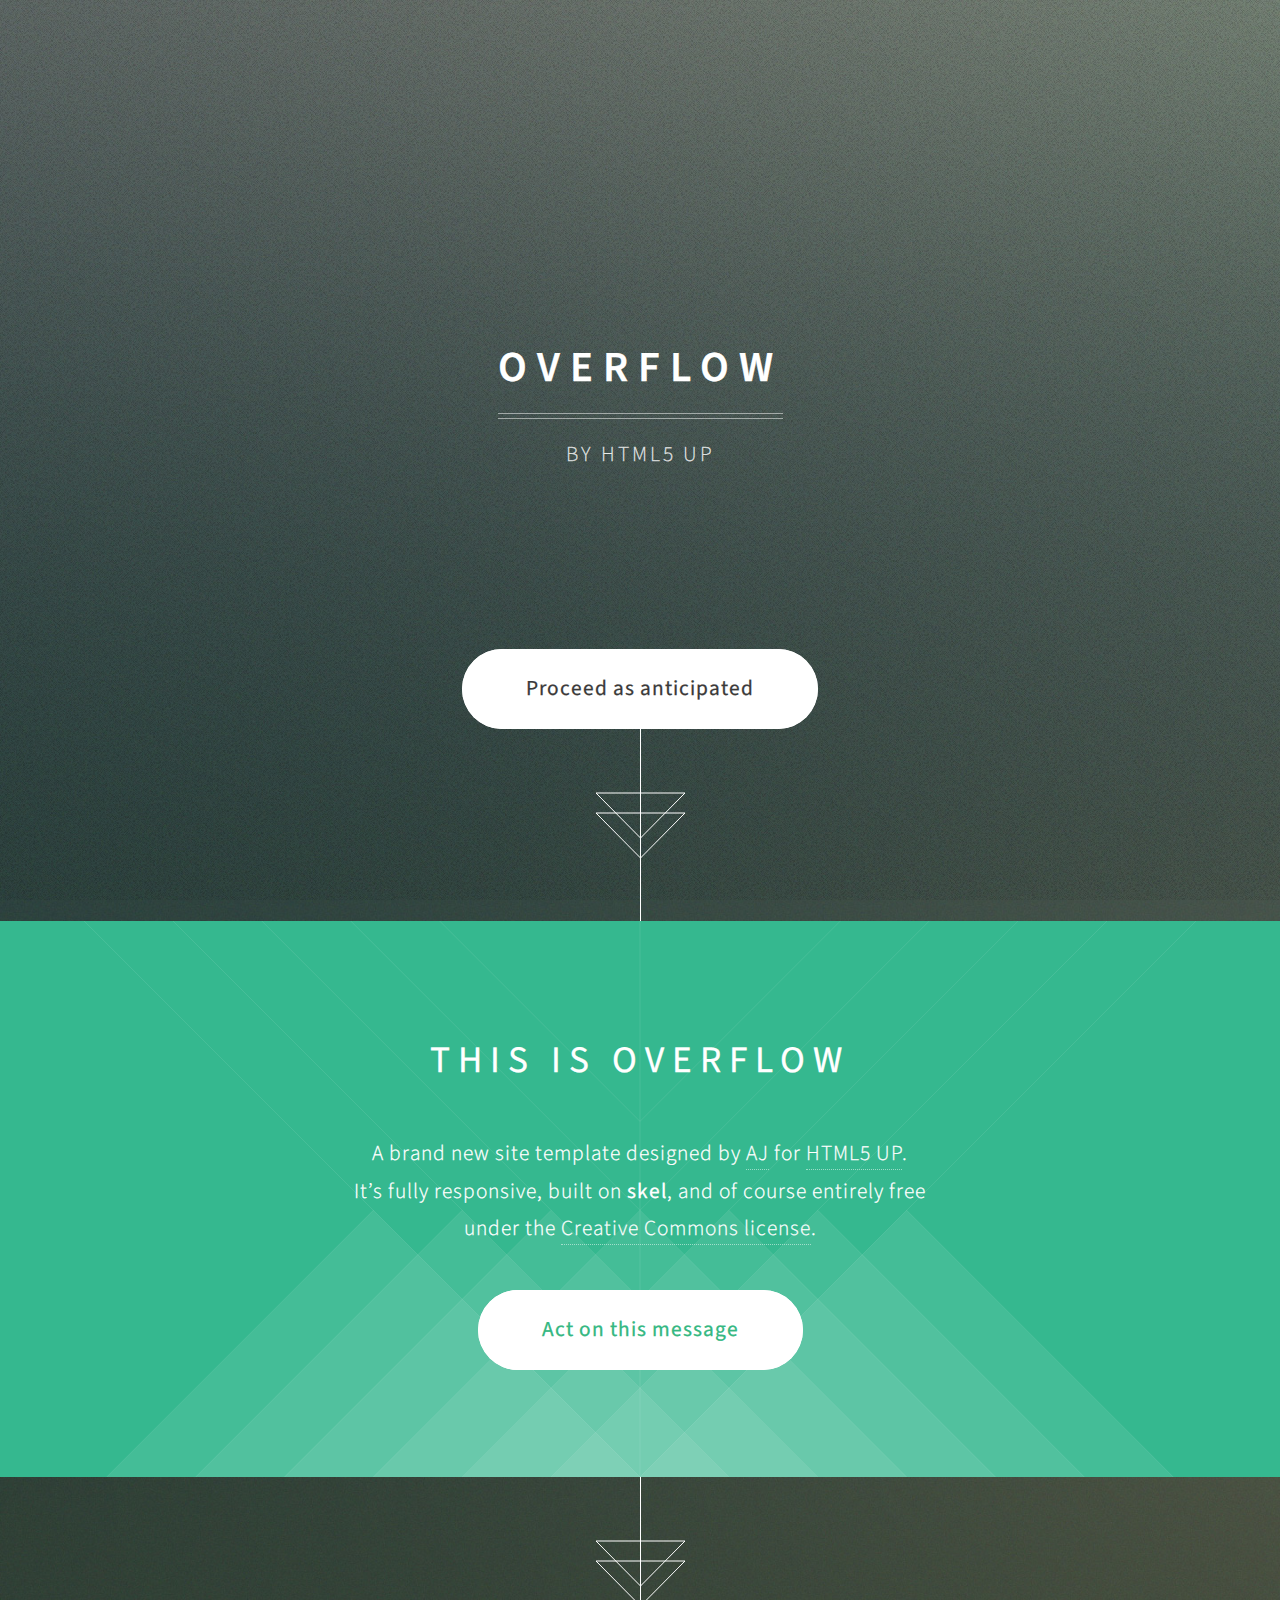
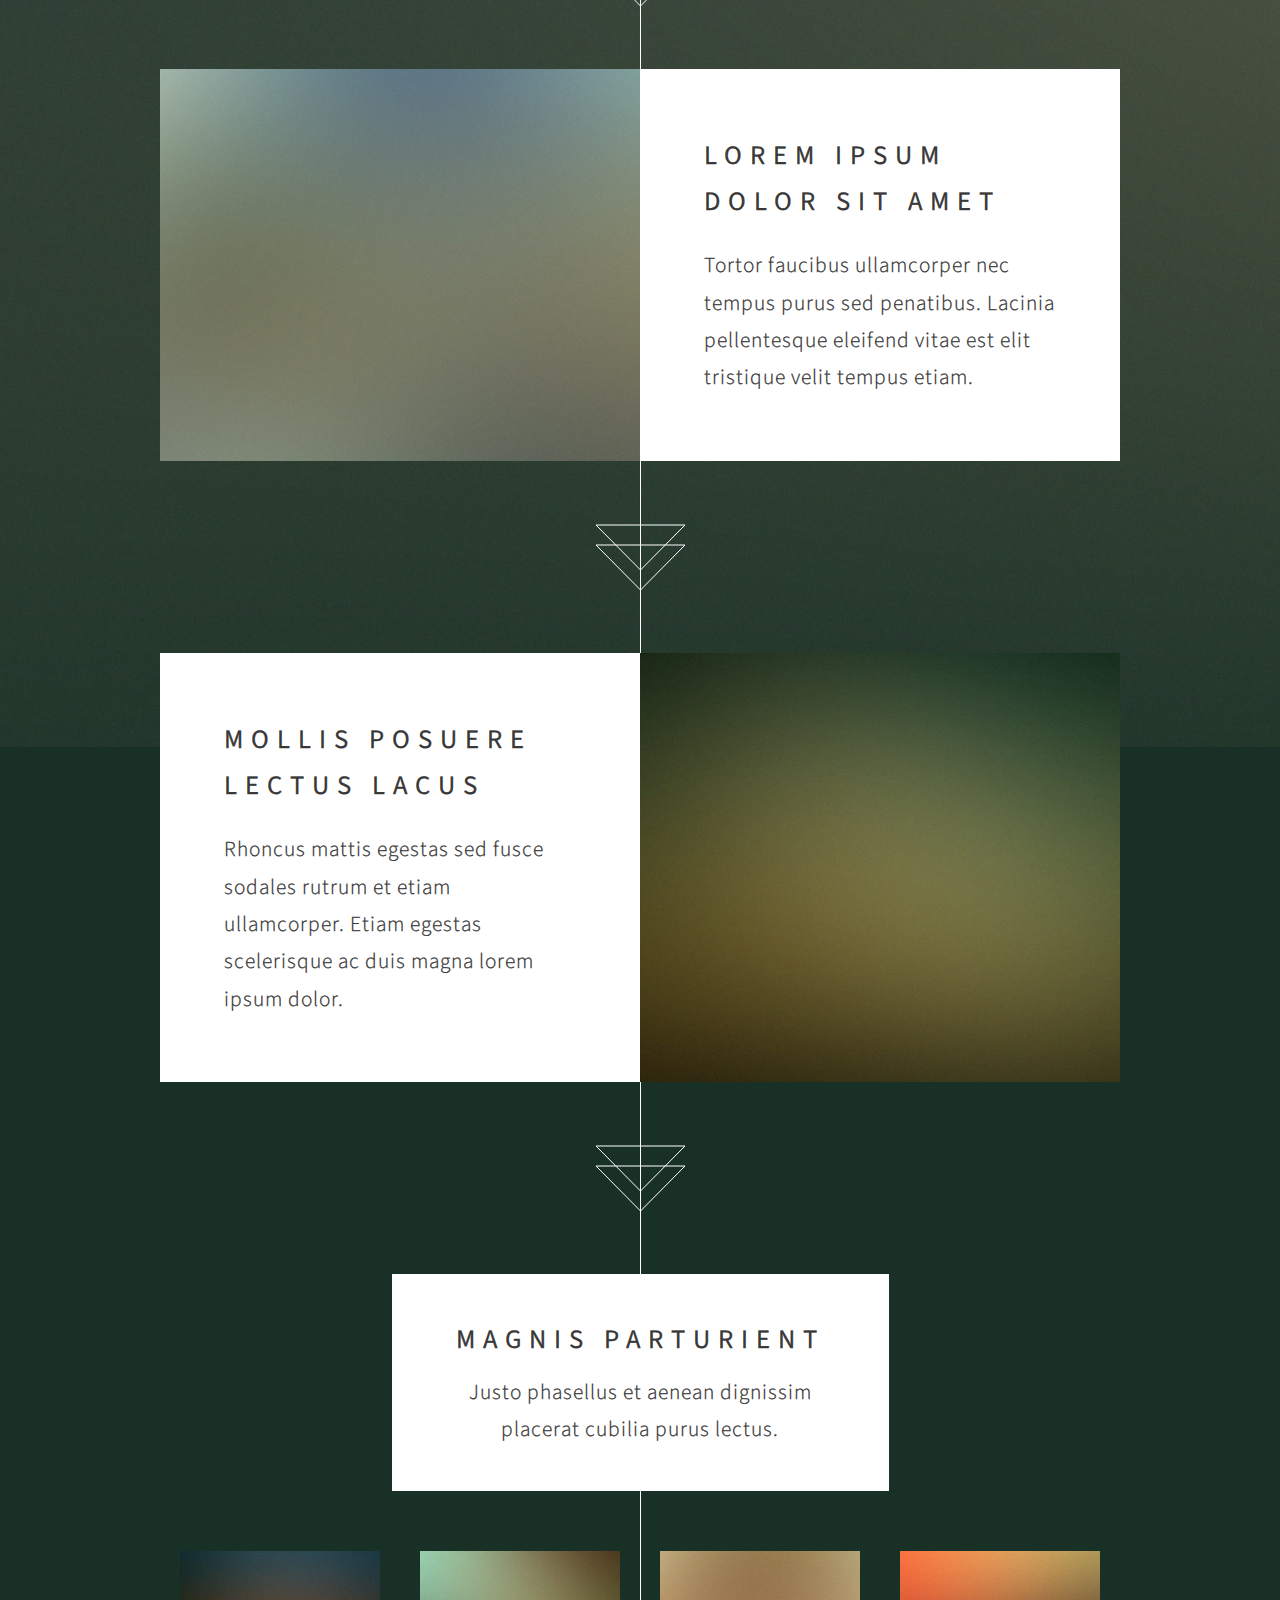
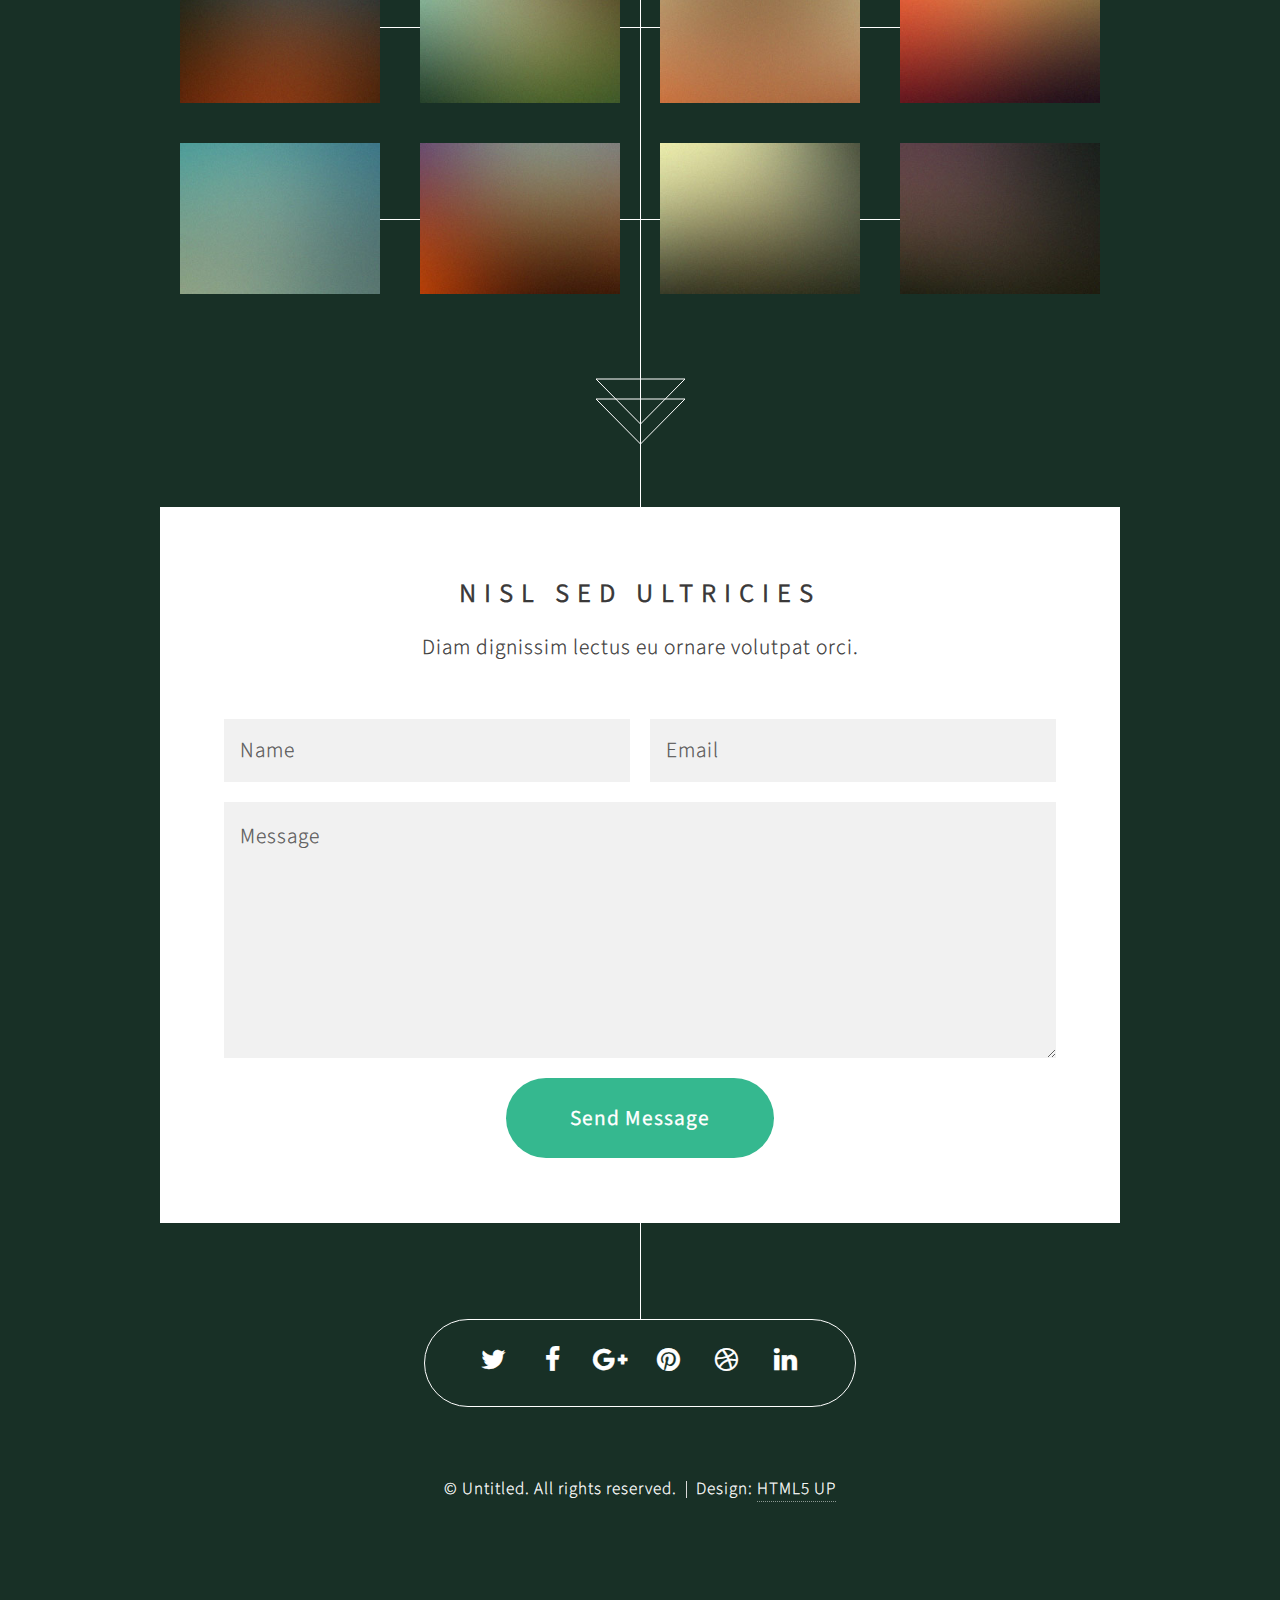
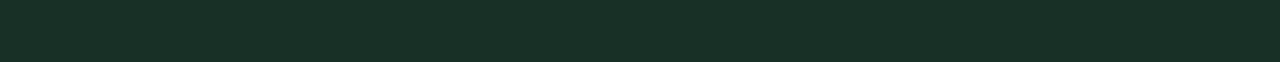
==== Web/index.html @ 38827e87 "ok now changed site template" ====
<!DOCTYPE HTML>
<!--
	Overflow by HTML5 UP
	html5up.net | @ajlkn
	Free for personal and commercial use under the CCA 3.0 license (html5up.net/license)
-->
<html>
	<head>
		<title>Overflow by HTML5 UP</title>
		<meta charset="utf-8" />
		<meta name="viewport" content="width=device-width, initial-scale=1" />
		<!--[if lte IE 8]><script src="assets/js/ie/html5shiv.js"></script><![endif]-->
		<link rel="stylesheet" href="assets/css/main.css" />
		<!--[if lte IE 8]><link rel="stylesheet" href="assets/css/ie8.css" /><![endif]-->
	</head>
	<body>

		<!-- Header -->
			<section id="header">
				<header>
					<h1>Overflow</h1>
					<p>By HTML5 UP</p>
				</header>
				<footer>
					<a href="#banner" class="button style2 scrolly-middle">Proceed as anticipated</a>
				</footer>
			</section>

		<!-- Banner -->
			<section id="banner">
				<header>
					<h2>This is Overflow</h2>
				</header>
				<p>A brand new site template designed by <a href="http://twitter.com/ajlkn">AJ</a> for <a href="http://html5up.net">HTML5 UP</a>.<br />
				It’s fully responsive, built on <strong>skel</strong>, and of course entirely free<br />
				under the <a href="http://html5up.net/license">Creative Commons license</a>.</p>
				<footer>
					<a href="#first" class="button style2 scrolly">Act on this message</a>
				</footer>
			</section>

		<!-- Feature 1 -->
			<article id="first" class="container box style1 right">
				<a href="#" class="image fit"><img src="images/pic01.jpg" alt="" /></a>
				<div class="inner">
					<header>
						<h2>Lorem ipsum<br />
						dolor sit amet</h2>
					</header>
					<p>Tortor faucibus ullamcorper nec tempus purus sed penatibus. Lacinia pellentesque eleifend vitae est elit tristique velit tempus etiam.</p>
				</div>
			</article>

		<!-- Feature 2 -->
			<article class="container box style1 left">
				<a href="#" class="image fit"><img src="images/pic02.jpg" alt="" /></a>
				<div class="inner">
					<header>
						<h2>Mollis posuere<br />
						lectus lacus</h2>
					</header>
					<p>Rhoncus mattis egestas sed fusce sodales rutrum et etiam ullamcorper. Etiam egestas scelerisque ac duis magna lorem ipsum dolor.</p>
				</div>
			</article>

		<!-- Portfolio -->
			<article class="container box style2">
				<header>
					<h2>Magnis parturient</h2>
					<p>Justo phasellus et aenean dignissim<br />
					placerat cubilia purus lectus.</p>
				</header>
				<div class="inner gallery">
					<div class="row 0%">
						<div class="3u 12u(mobile)"><a href="images/fulls/01.jpg" class="image fit"><img src="images/thumbs/01.jpg" alt="" title="Ad infinitum" /></a></div>
						<div class="3u 12u(mobile)"><a href="images/fulls/02.jpg" class="image fit"><img src="images/thumbs/02.jpg" alt="" title="Dressed in Clarity" /></a></div>
						<div class="3u 12u(mobile)"><a href="images/fulls/03.jpg" class="image fit"><img src="images/thumbs/03.jpg" alt="" title="Raven" /></a></div>
						<div class="3u 12u(mobile)"><a href="images/fulls/04.jpg" class="image fit"><img src="images/thumbs/04.jpg" alt="" title="I'll have a cup of Disneyland, please" /></a></div>
					</div>
					<div class="row 0%">
						<div class="3u 12u(mobile)"><a href="images/fulls/05.jpg" class="image fit"><img src="images/thumbs/05.jpg" alt="" title="Cherish" /></a></div>
						<div class="3u 12u(mobile)"><a href="images/fulls/06.jpg" class="image fit"><img src="images/thumbs/06.jpg" alt="" title="Different." /></a></div>
						<div class="3u 12u(mobile)"><a href="images/fulls/07.jpg" class="image fit"><img src="images/thumbs/07.jpg" alt="" title="History was made here" /></a></div>
						<div class="3u 12u(mobile)"><a href="images/fulls/08.jpg" class="image fit"><img src="images/thumbs/08.jpg" alt="" title="People come and go and walk away" /></a></div>
					</div>
				</div>
			</article>

		<!-- Contact -->
			<article class="container box style3">
				<header>
					<h2>Nisl sed ultricies</h2>
					<p>Diam dignissim lectus eu ornare volutpat orci.</p>
				</header>
				<form method="post" action="#">
					<div class="row 50%">
						<div class="6u 12u$(mobile)"><input type="text" class="text" name="name" placeholder="Name" /></div>
						<div class="6u$ 12u$(mobile)"><input type="text" class="text" name="email" placeholder="Email" /></div>
						<div class="12u$">
							<textarea name="message" placeholder="Message"></textarea>
						</div>
						<div class="12u$">
							<ul class="actions">
								<li><input type="submit" value="Send Message" /></li>
							</ul>
						</div>
					</div>
				</form>
			</article>

		<!-- Generic -->
		<!--
			<article class="container box style3">
				<header>
					<h2>Generic Box</h2>
					<p>Just a generic box. Nothing to see here.</p>
				</header>
				<section>
					<header>
						<h3>Paragraph</h3>
						<p>This is a subtitle</p>
					</header>
					<p>Phasellus nisl nisl, varius id <sup>porttitor sed pellentesque</sup> ac orci. Pellentesque
					habitant <strong>strong</strong> tristique <b>bold</b> et netus <i>italic</i> malesuada <em>emphasized</em> ac turpis egestas. Morbi
					leo suscipit ut. Praesent <sub>id turpis vitae</sub> turpis pretium ultricies. Vestibulum sit
					amet risus elit.</p>
				</section>
				<section>
					<header>
						<h3>Blockquote</h3>
					</header>
					<blockquote>Fringilla nisl. Donec accumsan interdum nisi, quis tincidunt felis sagittis eget.
					tempus euismod. Vestibulum ante ipsum primis in faucibus.</blockquote>
				</section>
				<section>
					<header>
						<h3>Divider</h3>
					</header>
					<p>Donec consectetur <a href="#">vestibulum dolor et pulvinar</a>. Etiam vel felis enim, at viverra
					ligula. Ut porttitor sagittis lorem, quis eleifend nisi ornare vel. Praesent nec orci
					facilisis leo magna. Cras sit amet urna eros, id egestas urna. Quisque aliquam
					tempus euismod. Vestibulum ante ipsum primis in faucibus orci luctus et ultrices
					posuere cubilia.</p>
					<hr />
					<p>Donec consectetur vestibulum dolor et pulvinar. Etiam vel felis enim, at viverra
					ligula. Ut porttitor sagittis lorem, quis eleifend nisi ornare vel. Praesent nec orci
					facilisis leo magna. Cras sit amet urna eros, id egestas urna. Quisque aliquam
					tempus euismod. Vestibulum ante ipsum primis in faucibus orci luctus et ultrices
					posuere cubilia.</p>
				</section>
				<section>
					<header>
						<h3>Unordered List</h3>
					</header>
					<ul class="default">
						<li>Donec consectetur vestibulum dolor et pulvinar. Etiam vel felis enim, at viverra ligula. Ut porttitor sagittis lorem, quis eleifend nisi ornare vel.</li>
						<li>Donec consectetur vestibulum dolor et pulvinar. Etiam vel felis enim, at viverra ligula. Ut porttitor sagittis lorem, quis eleifend nisi ornare vel.</li>
						<li>Donec consectetur vestibulum dolor et pulvinar. Etiam vel felis enim, at viverra ligula. Ut porttitor sagittis lorem, quis eleifend nisi ornare vel.</li>
						<li>Donec consectetur vestibulum dolor et pulvinar. Etiam vel felis enim, at viverra ligula. Ut porttitor sagittis lorem, quis eleifend nisi ornare vel.</li>
					</ul>
				</section>
				<section>
					<header>
						<h3>Ordered List</h3>
					</header>
					<ol class="default">
						<li>Donec consectetur vestibulum dolor et pulvinar. Etiam vel felis enim, at viverra ligula. Ut porttitor sagittis lorem, quis eleifend nisi ornare vel.</li>
						<li>Donec consectetur vestibulum dolor et pulvinar. Etiam vel felis enim, at viverra ligula. Ut porttitor sagittis lorem, quis eleifend nisi ornare vel.</li>
						<li>Donec consectetur vestibulum dolor et pulvinar. Etiam vel felis enim, at viverra ligula. Ut porttitor sagittis lorem, quis eleifend nisi ornare vel.</li>
						<li>Donec consectetur vestibulum dolor et pulvinar. Etiam vel felis enim, at viverra ligula. Ut porttitor sagittis lorem, quis eleifend nisi ornare vel.</li>
					</ol>
				</section>
				<section>
					<header>
						<h3>Table</h3>
					</header>
					<div class="table-wrapper">
						<table class="default">
							<thead>
								<tr>
									<th>ID</th>
									<th>Name</th>
									<th>Description</th>
									<th>Price</th>
								</tr>
							</thead>
							<tbody>
								<tr>
									<td>45815</td>
									<td>Something</td>
									<td>Ut porttitor sagittis lorem quis nisi ornare.</td>
									<td>29.99</td>
								</tr>
								<tr>
									<td>24524</td>
									<td>Nothing</td>
									<td>Ut porttitor sagittis lorem quis nisi ornare.</td>
									<td>19.99</td>
								</tr>
								<tr>
									<td>45815</td>
									<td>Something</td>
									<td>Ut porttitor sagittis lorem quis nisi ornare.</td>
									<td>29.99</td>
								</tr>
								<tr>
									<td>24524</td>
									<td>Nothing</td>
									<td>Ut porttitor sagittis lorem quis nisi ornare.</td>
									<td>19.99</td>
								</tr>
							</tbody>
							<tfoot>
								<tr>
									<td colspan="3"></td>
									<td>100.00</td>
								</tr>
							</tfoot>
						</table>
					</div>
				</section>
				<section>
					<header>
						<h3>Form</h3>
					</header>
					<form method="post" action="#">
						<div class="row">
							<div class="6u">
								<input class="text" type="text" name="name" id="name" value="" placeholder="John Doe" />
							</div>
							<div class="6u">
								<input class="text" type="text" name="email" id="email" value="" placeholder="johndoe@domain.tld" />
							</div>
						</div>
						<div class="row">
							<div class="12u">
								<select name="department" id="department">
									<option value="">Choose a department</option>
									<option value="1">Manufacturing</option>
									<option value="2">Administration</option>
									<option value="3">Support</option>
								</select>
							</div>
						</div>
						<div class="row">
							<div class="12u">
								<input class="text" type="text" name="subject" id="subject" value="" placeholder="Enter your subject" />
							</div>
						</div>
						<div class="row">
							<div class="12u">
								<textarea name="message" id="message" placeholder="Enter your message"></textarea>
							</div>
						</div>
						<div class="row">
							<div class="12u">
								<ul class="actions">
									<li><input type="submit" value="Submit" /></li>
									<li><input type="reset" class="style3" value="Clear Form" /></li>
								</ul>
							</div>
						</div>
					</form>
				</section>
			</article>
		-->

		<section id="footer">
			<ul class="icons">
				<li><a href="#" class="icon fa-twitter"><span class="label">Twitter</span></a></li>
				<li><a href="#" class="icon fa-facebook"><span class="label">Facebook</span></a></li>
				<li><a href="#" class="icon fa-google-plus"><span class="label">Google+</span></a></li>
				<li><a href="#" class="icon fa-pinterest"><span class="label">Pinterest</span></a></li>
				<li><a href="#" class="icon fa-dribbble"><span class="label">Dribbble</span></a></li>
				<li><a href="#" class="icon fa-linkedin"><span class="label">LinkedIn</span></a></li>
			</ul>
			<div class="copyright">
				<ul class="menu">
					<li>&copy; Untitled. All rights reserved.</li><li>Design: <a href="http://html5up.net">HTML5 UP</a></li>
				</ul>
			</div>
		</section>

		<!-- Scripts -->
			<script src="assets/js/jquery.min.js"></script>
			<script src="assets/js/jquery.scrolly.min.js"></script>
			<script src="assets/js/jquery.poptrox.min.js"></script>
			<script src="assets/js/skel.min.js"></script>
			<script src="assets/js/util.js"></script>
			<!--[if lte IE 8]><script src="assets/js/ie/respond.min.js"></script><![endif]-->
			<script src="assets/js/main.js"></script>

	</body>
</html>
---- Web/assets/css/main.css ----
@import url("https://fonts.googleapis.com/css?family=Source+Sans+Pro:300,300italic,400,600");
@import url("font-awesome.min.css");

/*
	Overflow by HTML5 UP
	html5up.net | @ajlkn
	Free for personal and commercial use under the CCA 3.0 license (html5up.net/license)
*/

/* Reset */

	html, body, div, span, applet, object, iframe, h1, h2, h3, h4, h5, h6, p, blockquote, pre, a, abbr, acronym, address, big, cite, code, del, dfn, em, img, ins, kbd, q, s, samp, small, strike, strong, sub, sup, tt, var, b, u, i, center, dl, dt, dd, ol, ul, li, fieldset, form, label, legend, table, caption, tbody, tfoot, thead, tr, th, td, article, aside, canvas, details, embed, figure, figcaption, footer, header, hgroup, menu, nav, output, ruby, section, summary, time, mark, audio, video {
		margin: 0;
		padding: 0;
		border: 0;
		font-size: 100%;
		font: inherit;
		vertical-align: baseline;
	}

	article, aside, details, figcaption, figure, footer, header, hgroup, menu, nav, section {
		display: block;
	}

	body {
		line-height: 1;
	}

	ol, ul {
		list-style: none;
	}

	blockquote, q {
		quotes: none;
	}

	blockquote:before, blockquote:after, q:before, q:after {
		content: '';
		content: none;
	}

	table {
		border-collapse: collapse;
		border-spacing: 0;
	}

	body {
		-webkit-text-size-adjust: none;
	}

/* Box Model */

	*, *:before, *:after {
		-moz-box-sizing: border-box;
		-webkit-box-sizing: border-box;
		box-sizing: border-box;
	}

/* Containers */

	.container {
		margin-left: auto;
		margin-right: auto;
	}

	.container.\31 25\25 {
		width: 100%;
		max-width: 1425px;
		min-width: 1140px;
	}

	.container.\37 5\25 {
		width: 855px;
	}

	.container.\35 0\25 {
		width: 570px;
	}

	.container.\32 5\25 {
		width: 285px;
	}

	.container {
		width: 1140px;
	}

	@media screen and (max-width: 1680px) {

		.container.\31 25\25 {
			width: 100%;
			max-width: 1200px;
			min-width: 960px;
		}

		.container.\37 5\25 {
			width: 720px;
		}

		.container.\35 0\25 {
			width: 480px;
		}

		.container.\32 5\25 {
			width: 240px;
		}

		.container {
			width: 960px;
		}

	}

	@media screen and (max-width: 1080px) {

		.container.\31 25\25 {
			width: 100%;
			max-width: 118.75%;
			min-width: 95%;
		}

		.container.\37 5\25 {
			width: 71.25%;
		}

		.container.\35 0\25 {
			width: 47.5%;
		}

		.container.\32 5\25 {
			width: 23.75%;
		}

		.container {
			width: 95%;
		}

	}

	@media screen and (max-width: 840px) {

		.container.\31 25\25 {
			width: 100%;
			max-width: 118.75%;
			min-width: 95%;
		}

		.container.\37 5\25 {
			width: 71.25%;
		}

		.container.\35 0\25 {
			width: 47.5%;
		}

		.container.\32 5\25 {
			width: 23.75%;
		}

		.container {
			width: 95%;
		}

	}

	@media screen and (max-width: 736px) {

		.container.\31 25\25 {
			width: 100%;
			max-width: 118.75%;
			min-width: 95%;
		}

		.container.\37 5\25 {
			width: 71.25%;
		}

		.container.\35 0\25 {
			width: 47.5%;
		}

		.container.\32 5\25 {
			width: 23.75%;
		}

		.container {
			width: 95% !important;
		}

	}

/* Grid */

	.row {
		border-bottom: solid 1px transparent;
		-moz-box-sizing: border-box;
		-webkit-box-sizing: border-box;
		box-sizing: border-box;
	}

	.row > * {
		float: left;
		-moz-box-sizing: border-box;
		-webkit-box-sizing: border-box;
		box-sizing: border-box;
	}

	.row:after, .row:before {
		content: '';
		display: block;
		clear: both;
		height: 0;
	}

	.row.uniform > * > :first-child {
		margin-top: 0;
	}

	.row.uniform > * > :last-child {
		margin-bottom: 0;
	}

	.row.\30 \25 > * {
		padding: 0px 0 0 0px;
	}

	.row.\30 \25 {
		margin: 0px 0 -1px 0px;
	}

	.row.uniform.\30 \25 > * {
		padding: 0px 0 0 0px;
	}

	.row.uniform.\30 \25 {
		margin: 0px 0 -1px 0px;
	}

	.row > * {
		padding: 40px 0 0 40px;
	}

	.row {
		margin: -40px 0 -1px -40px;
	}

	.row.uniform > * {
		padding: 40px 0 0 40px;
	}

	.row.uniform {
		margin: -40px 0 -1px -40px;
	}

	.row.\32 00\25 > * {
		padding: 80px 0 0 80px;
	}

	.row.\32 00\25 {
		margin: -80px 0 -1px -80px;
	}

	.row.uniform.\32 00\25 > * {
		padding: 80px 0 0 80px;
	}

	.row.uniform.\32 00\25 {
		margin: -80px 0 -1px -80px;
	}

	.row.\31 50\25 > * {
		padding: 60px 0 0 60px;
	}

	.row.\31 50\25 {
		margin: -60px 0 -1px -60px;
	}

	.row.uniform.\31 50\25 > * {
		padding: 60px 0 0 60px;
	}

	.row.uniform.\31 50\25 {
		margin: -60px 0 -1px -60px;
	}

	.row.\35 0\25 > * {
		padding: 20px 0 0 20px;
	}

	.row.\35 0\25 {
		margin: -20px 0 -1px -20px;
	}

	.row.uniform.\35 0\25 > * {
		padding: 20px 0 0 20px;
	}

	.row.uniform.\35 0\25 {
		margin: -20px 0 -1px -20px;
	}

	.row.\32 5\25 > * {
		padding: 10px 0 0 10px;
	}

	.row.\32 5\25 {
		margin: -10px 0 -1px -10px;
	}

	.row.uniform.\32 5\25 > * {
		padding: 10px 0 0 10px;
	}

	.row.uniform.\32 5\25 {
		margin: -10px 0 -1px -10px;
	}

	.\31 2u, .\31 2u\24 {
		width: 100%;
		clear: none;
		margin-left: 0;
	}

	.\31 1u, .\31 1u\24 {
		width: 91.6666666667%;
		clear: none;
		margin-left: 0;
	}

	.\31 0u, .\31 0u\24 {
		width: 83.3333333333%;
		clear: none;
		margin-left: 0;
	}

	.\39 u, .\39 u\24 {
		width: 75%;
		clear: none;
		margin-left: 0;
	}

	.\38 u, .\38 u\24 {
		width: 66.6666666667%;
		clear: none;
		margin-left: 0;
	}

	.\37 u, .\37 u\24 {
		width: 58.3333333333%;
		clear: none;
		margin-left: 0;
	}

	.\36 u, .\36 u\24 {
		width: 50%;
		clear: none;
		margin-left: 0;
	}

	.\35 u, .\35 u\24 {
		width: 41.6666666667%;
		clear: none;
		margin-left: 0;
	}

	.\34 u, .\34 u\24 {
		width: 33.3333333333%;
		clear: none;
		margin-left: 0;
	}

	.\33 u, .\33 u\24 {
		width: 25%;
		clear: none;
		margin-left: 0;
	}

	.\32 u, .\32 u\24 {
		width: 16.6666666667%;
		clear: none;
		margin-left: 0;
	}

	.\31 u, .\31 u\24 {
		width: 8.3333333333%;
		clear: none;
		margin-left: 0;
	}

	.\31 2u\24 + *,
	.\31 1u\24 + *,
	.\31 0u\24 + *,
	.\39 u\24 + *,
	.\38 u\24 + *,
	.\37 u\24 + *,
	.\36 u\24 + *,
	.\35 u\24 + *,
	.\34 u\24 + *,
	.\33 u\24 + *,
	.\32 u\24 + *,
	.\31 u\24 + * {
		clear: left;
	}

	.\-11u {
		margin-left: 91.66667%;
	}

	.\-10u {
		margin-left: 83.33333%;
	}

	.\-9u {
		margin-left: 75%;
	}

	.\-8u {
		margin-left: 66.66667%;
	}

	.\-7u {
		margin-left: 58.33333%;
	}

	.\-6u {
		margin-left: 50%;
	}

	.\-5u {
		margin-left: 41.66667%;
	}

	.\-4u {
		margin-left: 33.33333%;
	}

	.\-3u {
		margin-left: 25%;
	}

	.\-2u {
		margin-left: 16.66667%;
	}

	.\-1u {
		margin-left: 8.33333%;
	}

	@media screen and (max-width: 1680px) {

		.row > * {
			padding: 40px 0 0 40px;
		}

		.row {
			margin: -40px 0 -1px -40px;
		}

		.row.uniform > * {
			padding: 40px 0 0 40px;
		}

		.row.uniform {
			margin: -40px 0 -1px -40px;
		}

		.row.\32 00\25 > * {
			padding: 80px 0 0 80px;
		}

		.row.\32 00\25 {
			margin: -80px 0 -1px -80px;
		}

		.row.uniform.\32 00\25 > * {
			padding: 80px 0 0 80px;
		}

		.row.uniform.\32 00\25 {
			margin: -80px 0 -1px -80px;
		}

		.row.\31 50\25 > * {
			padding: 60px 0 0 60px;
		}

		.row.\31 50\25 {
			margin: -60px 0 -1px -60px;
		}

		.row.uniform.\31 50\25 > * {
			padding: 60px 0 0 60px;
		}

		.row.uniform.\31 50\25 {
			margin: -60px 0 -1px -60px;
		}

		.row.\35 0\25 > * {
			padding: 20px 0 0 20px;
		}

		.row.\35 0\25 {
			margin: -20px 0 -1px -20px;
		}

		.row.uniform.\35 0\25 > * {
			padding: 20px 0 0 20px;
		}

		.row.uniform.\35 0\25 {
			margin: -20px 0 -1px -20px;
		}

		.row.\32 5\25 > * {
			padding: 10px 0 0 10px;
		}

		.row.\32 5\25 {
			margin: -10px 0 -1px -10px;
		}

		.row.uniform.\32 5\25 > * {
			padding: 10px 0 0 10px;
		}

		.row.uniform.\32 5\25 {
			margin: -10px 0 -1px -10px;
		}

		.\31 2u\28wide\29, .\31 2u\24\28wide\29 {
			width: 100%;
			clear: none;
			margin-left: 0;
		}

		.\31 1u\28wide\29, .\31 1u\24\28wide\29 {
			width: 91.6666666667%;
			clear: none;
			margin-left: 0;
		}

		.\31 0u\28wide\29, .\31 0u\24\28wide\29 {
			width: 83.3333333333%;
			clear: none;
			margin-left: 0;
		}

		.\39 u\28wide\29, .\39 u\24\28wide\29 {
			width: 75%;
			clear: none;
			margin-left: 0;
		}

		.\38 u\28wide\29, .\38 u\24\28wide\29 {
			width: 66.6666666667%;
			clear: none;
			margin-left: 0;
		}

		.\37 u\28wide\29, .\37 u\24\28wide\29 {
			width: 58.3333333333%;
			clear: none;
			margin-left: 0;
		}

		.\36 u\28wide\29, .\36 u\24\28wide\29 {
			width: 50%;
			clear: none;
			margin-left: 0;
		}

		.\35 u\28wide\29, .\35 u\24\28wide\29 {
			width: 41.6666666667%;
			clear: none;
			margin-left: 0;
		}

		.\34 u\28wide\29, .\34 u\24\28wide\29 {
			width: 33.3333333333%;
			clear: none;
			margin-left: 0;
		}

		.\33 u\28wide\29, .\33 u\24\28wide\29 {
			width: 25%;
			clear: none;
			margin-left: 0;
		}

		.\32 u\28wide\29, .\32 u\24\28wide\29 {
			width: 16.6666666667%;
			clear: none;
			margin-left: 0;
		}

		.\31 u\28wide\29, .\31 u\24\28wide\29 {
			width: 8.3333333333%;
			clear: none;
			margin-left: 0;
		}

		.\31 2u\24\28wide\29 + *,
		.\31 1u\24\28wide\29 + *,
		.\31 0u\24\28wide\29 + *,
		.\39 u\24\28wide\29 + *,
		.\38 u\24\28wide\29 + *,
		.\37 u\24\28wide\29 + *,
		.\36 u\24\28wide\29 + *,
		.\35 u\24\28wide\29 + *,
		.\34 u\24\28wide\29 + *,
		.\33 u\24\28wide\29 + *,
		.\32 u\24\28wide\29 + *,
		.\31 u\24\28wide\29 + * {
			clear: left;
		}

		.\-11u\28wide\29 {
			margin-left: 91.66667%;
		}

		.\-10u\28wide\29 {
			margin-left: 83.33333%;
		}

		.\-9u\28wide\29 {
			margin-left: 75%;
		}

		.\-8u\28wide\29 {
			margin-left: 66.66667%;
		}

		.\-7u\28wide\29 {
			margin-left: 58.33333%;
		}

		.\-6u\28wide\29 {
			margin-left: 50%;
		}

		.\-5u\28wide\29 {
			margin-left: 41.66667%;
		}

		.\-4u\28wide\29 {
			margin-left: 33.33333%;
		}

		.\-3u\28wide\29 {
			margin-left: 25%;
		}

		.\-2u\28wide\29 {
			margin-left: 16.66667%;
		}

		.\-1u\28wide\29 {
			margin-left: 8.33333%;
		}

	}

	@media screen and (max-width: 1080px) {

		.row > * {
			padding: 40px 0 0 40px;
		}

		.row {
			margin: -40px 0 -1px -40px;
		}

		.row.uniform > * {
			padding: 40px 0 0 40px;
		}

		.row.uniform {
			margin: -40px 0 -1px -40px;
		}

		.row.\32 00\25 > * {
			padding: 80px 0 0 80px;
		}

		.row.\32 00\25 {
			margin: -80px 0 -1px -80px;
		}

		.row.uniform.\32 00\25 > * {
			padding: 80px 0 0 80px;
		}

		.row.uniform.\32 00\25 {
			margin: -80px 0 -1px -80px;
		}

		.row.\31 50\25 > * {
			padding: 60px 0 0 60px;
		}

		.row.\31 50\25 {
			margin: -60px 0 -1px -60px;
		}

		.row.uniform.\31 50\25 > * {
			padding: 60px 0 0 60px;
		}

		.row.uniform.\31 50\25 {
			margin: -60px 0 -1px -60px;
		}

		.row.\35 0\25 > * {
			padding: 20px 0 0 20px;
		}

		.row.\35 0\25 {
			margin: -20px 0 -1px -20px;
		}

		.row.uniform.\35 0\25 > * {
			padding: 20px 0 0 20px;
		}

		.row.uniform.\35 0\25 {
			margin: -20px 0 -1px -20px;
		}

		.row.\32 5\25 > * {
			padding: 10px 0 0 10px;
		}

		.row.\32 5\25 {
			margin: -10px 0 -1px -10px;
		}

		.row.uniform.\32 5\25 > * {
			padding: 10px 0 0 10px;
		}

		.row.uniform.\32 5\25 {
			margin: -10px 0 -1px -10px;
		}

		.\31 2u\28normal\29, .\31 2u\24\28normal\29 {
			width: 100%;
			clear: none;
			margin-left: 0;
		}

		.\31 1u\28normal\29, .\31 1u\24\28normal\29 {
			width: 91.6666666667%;
			clear: none;
			margin-left: 0;
		}

		.\31 0u\28normal\29, .\31 0u\24\28normal\29 {
			width: 83.3333333333%;
			clear: none;
			margin-left: 0;
		}

		.\39 u\28normal\29, .\39 u\24\28normal\29 {
			width: 75%;
			clear: none;
			margin-left: 0;
		}

		.\38 u\28normal\29, .\38 u\24\28normal\29 {
			width: 66.6666666667%;
			clear: none;
			margin-left: 0;
		}

		.\37 u\28normal\29, .\37 u\24\28normal\29 {
			width: 58.3333333333%;
			clear: none;
			margin-left: 0;
		}

		.\36 u\28normal\29, .\36 u\24\28normal\29 {
			width: 50%;
			clear: none;
			margin-left: 0;
		}

		.\35 u\28normal\29, .\35 u\24\28normal\29 {
			width: 41.6666666667%;
			clear: none;
			margin-left: 0;
		}

		.\34 u\28normal\29, .\34 u\24\28normal\29 {
			width: 33.3333333333%;
			clear: none;
			margin-left: 0;
		}

		.\33 u\28normal\29, .\33 u\24\28normal\29 {
			width: 25%;
			clear: none;
			margin-left: 0;
		}

		.\32 u\28normal\29, .\32 u\24\28normal\29 {
			width: 16.6666666667%;
			clear: none;
			margin-left: 0;
		}

		.\31 u\28normal\29, .\31 u\24\28normal\29 {
			width: 8.3333333333%;
			clear: none;
			margin-left: 0;
		}

		.\31 2u\24\28normal\29 + *,
		.\31 1u\24\28normal\29 + *,
		.\31 0u\24\28normal\29 + *,
		.\39 u\24\28normal\29 + *,
		.\38 u\24\28normal\29 + *,
		.\37 u\24\28normal\29 + *,
		.\36 u\24\28normal\29 + *,
		.\35 u\24\28normal\29 + *,
		.\34 u\24\28normal\29 + *,
		.\33 u\24\28normal\29 + *,
		.\32 u\24\28normal\29 + *,
		.\31 u\24\28normal\29 + * {
			clear: left;
		}

		.\-11u\28normal\29 {
			margin-left: 91.66667%;
		}

		.\-10u\28normal\29 {
			margin-left: 83.33333%;
		}

		.\-9u\28normal\29 {
			margin-left: 75%;
		}

		.\-8u\28normal\29 {
			margin-left: 66.66667%;
		}

		.\-7u\28normal\29 {
			margin-left: 58.33333%;
		}

		.\-6u\28normal\29 {
			margin-left: 50%;
		}

		.\-5u\28normal\29 {
			margin-left: 41.66667%;
		}

		.\-4u\28normal\29 {
			margin-left: 33.33333%;
		}

		.\-3u\28normal\29 {
			margin-left: 25%;
		}

		.\-2u\28normal\29 {
			margin-left: 16.66667%;
		}

		.\-1u\28normal\29 {
			margin-left: 8.33333%;
		}

	}

	@media screen and (max-width: 840px) {

		.row > * {
			padding: 30px 0 0 30px;
		}

		.row {
			margin: -30px 0 -1px -30px;
		}

		.row.uniform > * {
			padding: 30px 0 0 30px;
		}

		.row.uniform {
			margin: -30px 0 -1px -30px;
		}

		.row.\32 00\25 > * {
			padding: 60px 0 0 60px;
		}

		.row.\32 00\25 {
			margin: -60px 0 -1px -60px;
		}

		.row.uniform.\32 00\25 > * {
			padding: 60px 0 0 60px;
		}

		.row.uniform.\32 00\25 {
			margin: -60px 0 -1px -60px;
		}

		.row.\31 50\25 > * {
			padding: 45px 0 0 45px;
		}

		.row.\31 50\25 {
			margin: -45px 0 -1px -45px;
		}

		.row.uniform.\31 50\25 > * {
			padding: 45px 0 0 45px;
		}

		.row.uniform.\31 50\25 {
			margin: -45px 0 -1px -45px;
		}

		.row.\35 0\25 > * {
			padding: 15px 0 0 15px;
		}

		.row.\35 0\25 {
			margin: -15px 0 -1px -15px;
		}

		.row.uniform.\35 0\25 > * {
			padding: 15px 0 0 15px;
		}

		.row.uniform.\35 0\25 {
			margin: -15px 0 -1px -15px;
		}

		.row.\32 5\25 > * {
			padding: 7.5px 0 0 7.5px;
		}

		.row.\32 5\25 {
			margin: -7.5px 0 -1px -7.5px;
		}

		.row.uniform.\32 5\25 > * {
			padding: 7.5px 0 0 7.5px;
		}

		.row.uniform.\32 5\25 {
			margin: -7.5px 0 -1px -7.5px;
		}

		.\31 2u\28narrow\29, .\31 2u\24\28narrow\29 {
			width: 100%;
			clear: none;
			margin-left: 0;
		}

		.\31 1u\28narrow\29, .\31 1u\24\28narrow\29 {
			width: 91.6666666667%;
			clear: none;
			margin-left: 0;
		}

		.\31 0u\28narrow\29, .\31 0u\24\28narrow\29 {
			width: 83.3333333333%;
			clear: none;
			margin-left: 0;
		}

		.\39 u\28narrow\29, .\39 u\24\28narrow\29 {
			width: 75%;
			clear: none;
			margin-left: 0;
		}

		.\38 u\28narrow\29, .\38 u\24\28narrow\29 {
			width: 66.6666666667%;
			clear: none;
			margin-left: 0;
		}

		.\37 u\28narrow\29, .\37 u\24\28narrow\29 {
			width: 58.3333333333%;
			clear: none;
			margin-left: 0;
		}

		.\36 u\28narrow\29, .\36 u\24\28narrow\29 {
			width: 50%;
			clear: none;
			margin-left: 0;
		}

		.\35 u\28narrow\29, .\35 u\24\28narrow\29 {
			width: 41.6666666667%;
			clear: none;
			margin-left: 0;
		}

		.\34 u\28narrow\29, .\34 u\24\28narrow\29 {
			width: 33.3333333333%;
			clear: none;
			margin-left: 0;
		}

		.\33 u\28narrow\29, .\33 u\24\28narrow\29 {
			width: 25%;
			clear: none;
			margin-left: 0;
		}

		.\32 u\28narrow\29, .\32 u\24\28narrow\29 {
			width: 16.6666666667%;
			clear: none;
			margin-left: 0;
		}

		.\31 u\28narrow\29, .\31 u\24\28narrow\29 {
			width: 8.3333333333%;
			clear: none;
			margin-left: 0;
		}

		.\31 2u\24\28narrow\29 + *,
		.\31 1u\24\28narrow\29 + *,
		.\31 0u\24\28narrow\29 + *,
		.\39 u\24\28narrow\29 + *,
		.\38 u\24\28narrow\29 + *,
		.\37 u\24\28narrow\29 + *,
		.\36 u\24\28narrow\29 + *,
		.\35 u\24\28narrow\29 + *,
		.\34 u\24\28narrow\29 + *,
		.\33 u\24\28narrow\29 + *,
		.\32 u\24\28narrow\29 + *,
		.\31 u\24\28narrow\29 + * {
			clear: left;
		}

		.\-11u\28narrow\29 {
			margin-left: 91.66667%;
		}

		.\-10u\28narrow\29 {
			margin-left: 83.33333%;
		}

		.\-9u\28narrow\29 {
			margin-left: 75%;
		}

		.\-8u\28narrow\29 {
			margin-left: 66.66667%;
		}

		.\-7u\28narrow\29 {
			margin-left: 58.33333%;
		}

		.\-6u\28narrow\29 {
			margin-left: 50%;
		}

		.\-5u\28narrow\29 {
			margin-left: 41.66667%;
		}

		.\-4u\28narrow\29 {
			margin-left: 33.33333%;
		}

		.\-3u\28narrow\29 {
			margin-left: 25%;
		}

		.\-2u\28narrow\29 {
			margin-left: 16.66667%;
		}

		.\-1u\28narrow\29 {
			margin-left: 8.33333%;
		}

	}

	@media screen and (max-width: 736px) {

		.row > * {
			padding: 20px 0 0 20px;
		}

		.row {
			margin: -20px 0 -1px -20px;
		}

		.row.uniform > * {
			padding: 20px 0 0 20px;
		}

		.row.uniform {
			margin: -20px 0 -1px -20px;
		}

		.row.\32 00\25 > * {
			padding: 40px 0 0 40px;
		}

		.row.\32 00\25 {
			margin: -40px 0 -1px -40px;
		}

		.row.uniform.\32 00\25 > * {
			padding: 40px 0 0 40px;
		}

		.row.uniform.\32 00\25 {
			margin: -40px 0 -1px -40px;
		}

		.row.\31 50\25 > * {
			padding: 30px 0 0 30px;
		}

		.row.\31 50\25 {
			margin: -30px 0 -1px -30px;
		}

		.row.uniform.\31 50\25 > * {
			padding: 30px 0 0 30px;
		}

		.row.uniform.\31 50\25 {
			margin: -30px 0 -1px -30px;
		}

		.row.\35 0\25 > * {
			padding: 10px 0 0 10px;
		}

		.row.\35 0\25 {
			margin: -10px 0 -1px -10px;
		}

		.row.uniform.\35 0\25 > * {
			padding: 10px 0 0 10px;
		}

		.row.uniform.\35 0\25 {
			margin: -10px 0 -1px -10px;
		}

		.row.\32 5\25 > * {
			padding: 5px 0 0 5px;
		}

		.row.\32 5\25 {
			margin: -5px 0 -1px -5px;
		}

		.row.uniform.\32 5\25 > * {
			padding: 5px 0 0 5px;
		}

		.row.uniform.\32 5\25 {
			margin: -5px 0 -1px -5px;
		}

		.\31 2u\28mobile\29, .\31 2u\24\28mobile\29 {
			width: 100%;
			clear: none;
			margin-left: 0;
		}

		.\31 1u\28mobile\29, .\31 1u\24\28mobile\29 {
			width: 91.6666666667%;
			clear: none;
			margin-left: 0;
		}

		.\31 0u\28mobile\29, .\31 0u\24\28mobile\29 {
			width: 83.3333333333%;
			clear: none;
			margin-left: 0;
		}

		.\39 u\28mobile\29, .\39 u\24\28mobile\29 {
			width: 75%;
			clear: none;
			margin-left: 0;
		}

		.\38 u\28mobile\29, .\38 u\24\28mobile\29 {
			width: 66.6666666667%;
			clear: none;
			margin-left: 0;
		}

		.\37 u\28mobile\29, .\37 u\24\28mobile\29 {
			width: 58.3333333333%;
			clear: none;
			margin-left: 0;
		}

		.\36 u\28mobile\29, .\36 u\24\28mobile\29 {
			width: 50%;
			clear: none;
			margin-left: 0;
		}

		.\35 u\28mobile\29, .\35 u\24\28mobile\29 {
			width: 41.6666666667%;
			clear: none;
			margin-left: 0;
		}

		.\34 u\28mobile\29, .\34 u\24\28mobile\29 {
			width: 33.3333333333%;
			clear: none;
			margin-left: 0;
		}

		.\33 u\28mobile\29, .\33 u\24\28mobile\29 {
			width: 25%;
			clear: none;
			margin-left: 0;
		}

		.\32 u\28mobile\29, .\32 u\24\28mobile\29 {
			width: 16.6666666667%;
			clear: none;
			margin-left: 0;
		}

		.\31 u\28mobile\29, .\31 u\24\28mobile\29 {
			width: 8.3333333333%;
			clear: none;
			margin-left: 0;
		}

		.\31 2u\24\28mobile\29 + *,
		.\31 1u\24\28mobile\29 + *,
		.\31 0u\24\28mobile\29 + *,
		.\39 u\24\28mobile\29 + *,
		.\38 u\24\28mobile\29 + *,
		.\37 u\24\28mobile\29 + *,
		.\36 u\24\28mobile\29 + *,
		.\35 u\24\28mobile\29 + *,
		.\34 u\24\28mobile\29 + *,
		.\33 u\24\28mobile\29 + *,
		.\32 u\24\28mobile\29 + *,
		.\31 u\24\28mobile\29 + * {
			clear: left;
		}

		.\-11u\28mobile\29 {
			margin-left: 91.66667%;
		}

		.\-10u\28mobile\29 {
			margin-left: 83.33333%;
		}

		.\-9u\28mobile\29 {
			margin-left: 75%;
		}

		.\-8u\28mobile\29 {
			margin-left: 66.66667%;
		}

		.\-7u\28mobile\29 {
			margin-left: 58.33333%;
		}

		.\-6u\28mobile\29 {
			margin-left: 50%;
		}

		.\-5u\28mobile\29 {
			margin-left: 41.66667%;
		}

		.\-4u\28mobile\29 {
			margin-left: 33.33333%;
		}

		.\-3u\28mobile\29 {
			margin-left: 25%;
		}

		.\-2u\28mobile\29 {
			margin-left: 16.66667%;
		}

		.\-1u\28mobile\29 {
			margin-left: 8.33333%;
		}

	}

/* Basic */

	body {
		background-color: #183026;
		background-image: url("images/overlay.png"), url("../../images/bg.jpg");
		background-repeat: repeat, no-repeat;
		background-size: auto, cover;
		background-position: top left, center 0;
		background-attachment: fixed, fixed;
		font-family: 'Source Sans Pro', sans-serif;
		font-size: 18pt;
		line-height: 1.75em;
		font-weight: 300;
		letter-spacing: 1px;
		color: #3a3939;
		text-shadow: 0 0 0.5px rgba(58, 57, 57, 0.25);
		-webkit-text-stroke: 0.25px;
	}

		body.is-scroll {
			background-attachment: scroll, scroll;
			background-size: auto, 100% auto;
		}

		body.is-loading * {
			-moz-transition: none !important;
			-webkit-transition: none !important;
			-ms-transition: none !important;
			transition: none !important;
			-moz-animation: none !important;
			-webkit-animation: none !important;
			-ms-animation: none !important;
			animation: none !important;
		}

	input, textarea, select {
		font-family: 'Source Sans Pro', sans-serif;
		font-size: 18pt;
		line-height: 1.75em;
		font-weight: 300;
		letter-spacing: 1px;
		color: #3a3939;
		text-shadow: 0 0 0.5px rgba(58, 57, 57, 0.25);
		-webkit-text-stroke: 0.25px;
	}

	h1, h2, h3, h4, h5, h6 {
		font-weight: 400;
		text-transform: uppercase;
		line-height: 1.75em;
	}

	h1 a, h2 a, h3 a, h4 a, h5 a, h6 a {
		color: inherit;
		text-decoration: none;
	}

	h2 {
		font-size: 1.25em;
		letter-spacing: 8px;
	}

	h3 {
		font-size: 1em;
		letter-spacing: 5px;
	}

	strong, b {
		font-weight: 400;
	}

	em, i {
		font-style: italic;
	}

	a {
		-moz-transition: border-color 0.35s ease-in-out, color 0.35s ease-in-out;
		-webkit-transition: border-color 0.35s ease-in-out, color 0.35s ease-in-out;
		-ms-transition: border-color 0.35s ease-in-out, color 0.35s ease-in-out;
		transition: border-color 0.35s ease-in-out, color 0.35s ease-in-out;
		color: #35b88f;
		text-shadow: 0 0 0.5px rgba(53, 184, 143, 0.25);
		text-decoration: none;
		border-bottom: dotted 1px rgba(53, 184, 143, 0.5);
	}

		a:hover {
			border-bottom-color: rgba(53, 184, 143, 0);
		}

	sub {
		position: relative;
		top: 0.5em;
		font-size: 0.8em;
	}

	sup {
		position: relative;
		top: -0.5em;
		font-size: 0.8em;
	}

	hr {
		border: 0;
		border-top: solid 1px #dad9d9;
		margin: 2em 0 2em 0;
	}

	blockquote {
		border-left: solid 0.5em #eae9e9;
		padding: 1em 0 1em 2em;
		font-style: italic;
	}

	p, ul, ol, dl, table {
		margin-bottom: 1em;
	}

	header {
		margin-bottom: 1em;
	}

		header p {
			display: block;
			margin: 0.5em 0 0 0;
			padding: 0 0 1.5em 0;
		}

	footer {
		margin-top: 1em;
	}

	br.clear {
		clear: both;
	}

/* Sections/Article */

	section, article {
		margin-bottom: 3em;
	}

	section > :last-child,
	article > :last-child,
	section:last-child,
	article:last-child {
		margin-bottom: 0;
	}

	.row > section, .row > article {
		margin-bottom: 0;
	}

/* Image */

	.image {
		display: inline-block;
		border: 0;
	}

		.image img {
			display: block;
			width: 100%;
		}

		.image.featured {
			display: block;
			width: 100%;
			margin: 0 0 2em 0;
		}

		.image.fit {
			display: block;
			width: 100%;
		}

		.image.left {
			float: left;
			margin: 0 2em 2em 0;
		}

		.image.centered {
			display: block;
			margin: 0 0 2em 0;
		}

			.image.centered img {
				margin: 0 auto;
				width: auto;
			}

/* List */

	ul.default {
		list-style: disc;
		padding-left: 1em;
	}

		ul.default li {
			padding-left: 1.5em;
			margin-top: 1.5em;
		}

			ul.default li:first-child {
				margin-top: 0;
			}

	ul.icons {
		cursor: default;
	}

		ul.icons li {
			display: inline-block;
		}

		ul.icons a {
			display: inline-block;
			width: 2.5em;
			height: 2.5em;
			line-height: 2.5em;
			text-align: center;
			border: 0;
		}

	ul.menu {
		cursor: default;
	}

		ul.menu li {
			display: inline-block;
			line-height: 1em;
			border-left: solid 1px #dad9d9;
			padding: 0 0 0 0.5em;
			margin: 0 0 0 0.5em;
		}

			ul.menu li:first-child {
				border-left: 0;
				padding-left: 0;
				margin-left: 0;
			}

	ul.actions {
		cursor: default;
	}

		ul.actions li {
			display: inline-block;
			margin: 0 0 0 0.5em;
		}

			ul.actions li:first-child {
				margin-left: 0;
			}

	ol.default {
		list-style: decimal;
		padding-left: 1.25em;
	}

		ol.default li {
			padding-left: 1.25em;
			margin-top: 1.5em;
		}

/* Form */

	form label {
		display: block;
		margin: 0 0 0.5em 0;
	}

	form input[type="text"],
	form input[type="email"],
	form input[type="password"],
	form select,
	form textarea {
		-moz-transition: background-color 0.35s ease-in-out;
		-webkit-transition: background-color 0.35s ease-in-out;
		-ms-transition: background-color 0.35s ease-in-out;
		transition: background-color 0.35s ease-in-out;
		-webkit-appearance: none;
		display: block;
		border: 0;
		background: #f1f1f1;
		width: 100%;
		padding: 0.75em;
	}

		form input[type="text"]:focus,
		form input[type="email"]:focus,
		form input[type="password"]:focus,
		form select:focus,
		form textarea:focus {
			background: #f8f8f8;
		}

	form input[type="text"],
	form input[type="email"],
	form input[type="password"],
	form select {
		line-height: 1em;
	}

	form textarea {
		min-height: 12em;
	}

	form .formerize-placeholder {
		color: #5a5959 !important;
	}

	form ::-webkit-input-placeholder {
		color: #5a5959 !important;
	}

	form :-moz-placeholder {
		color: #5a5959 !important;
	}

	form ::-moz-placeholder {
		color: #5a5959 !important;
	}

	form :-ms-input-placeholder {
		color: #5a5959 !important;
	}

	form ::-moz-focus-inner {
		border: 0;
	}

	form ul.actions {
		margin-bottom: 0;
		text-align: center;
	}

/* Table */

	.table-wrapper {
		width: 100%;
		overflow-x: auto;
		-webkit-overflow-scrolling: touch;
	}

	table {
		width: 100%;
	}

		table.default {
			width: 100%;
		}

			table.default tbody tr {
				border-top: solid 1px #eae9e9;
			}

				table.default tbody tr:first-child {
					border-top: 0;
				}

			table.default td {
				padding: 0.75em 1.25em 0.75em 1.25em;
			}

			table.default th {
				text-align: left;
				font-weight: 400;
				padding: 0.75em 1.25em 0.75em 1.25em;
			}

			table.default thead {
				background: #f5f5f5;
			}

/* Button */

	input[type="button"],
	input[type="submit"],
	input[type="reset"],
	button,
	.button {
		-moz-transition: background-color 0.35s ease-in-out, color 0.35s ease-in-out;
		-webkit-transition: background-color 0.35s ease-in-out, color 0.35s ease-in-out;
		-ms-transition: background-color 0.35s ease-in-out, color 0.35s ease-in-out;
		transition: background-color 0.35s ease-in-out, color 0.35s ease-in-out;
		-webkit-appearance: none;
		position: relative;
		display: inline-block;
		border: 0;
		background: #35b88f;
		color: #fff;
		text-shadow: 0 0 0.5px rgba(255, 255, 255, 0.25);
		cursor: pointer;
		text-decoration: none;
		outline: 0;
		padding: 1em 3em 1em 3em;
		text-align: center;
		border-radius: 3em;
		font-weight: 400;
	}

		input[type="button"]:hover,
		input[type="submit"]:hover,
		input[type="reset"]:hover,
		button:hover,
		.button:hover {
			background: #45c89f;
		}

		input[type="button"].style2,
		input[type="submit"].style2,
		input[type="reset"].style2,
		button.style2,
		.button.style2 {
			color: #3a3939;
			background: #fff;
			box-shadow: inset 0 0 0 1px #fff;
		}

			input[type="button"].style2:hover,
			input[type="submit"].style2:hover,
			input[type="reset"].style2:hover,
			button.style2:hover,
			.button.style2:hover {
				background: rgba(255, 255, 255, 0.1);
				color: #fff !important;
				text-shadow: 0 0 0.5px rgba(255, 255, 255, 0.25) !important;
			}

		input[type="button"].style3,
		input[type="submit"].style3,
		input[type="reset"].style3,
		button.style3,
		.button.style3 {
			background: none;
			color: #3a3939;
			box-shadow: inset 0 0 0 1px #dad9d9;
		}

			input[type="button"].style3:hover,
			input[type="submit"].style3:hover,
			input[type="reset"].style3:hover,
			button.style3:hover,
			.button.style3:hover {
				background: rgba(58, 57, 57, 0.025);
			}

/* Box */

	.box {
		position: relative;
		margin-top: 9em;
		margin-bottom: 0;
	}

		.box:after {
			content: '';
			display: block;
			position: absolute;
			top: -9em;
			left: 50%;
			height: 9em;
			border-left: solid 1px #fff;
		}

		.box:before {
			content: '';
			display: block;
			width: 90px;
			height: 66px;
			position: absolute;
			left: 50%;
			top: -4.5em;
			margin-left: -45px;
			margin-top: -33px;
			background: url("images/arrow.svg") no-repeat;
		}

		.box :last-child {
			margin-bottom: 0;
		}

		.box.style1 {
			background: #fff;
			padding: 3em;
		}

			.box.style1 .image {
				display: block;
				position: absolute;
				top: 0;
				width: 50%;
				height: 100%;
				background: #152E33;
				overflow: hidden;
			}

				.box.style1 .image img {
					position: absolute;
					top: 0;
					height: 100%;
					width: auto;
				}

			.box.style1 .inner > :last-child {
				margin: 0;
			}

			.box.style1.right .image {
				left: 0;
			}

				.box.style1.right .image img {
					right: 0;
				}

			.box.style1.right .inner {
				margin-left: 50%;
				padding-left: 3em;
			}

			.box.style1.left .image {
				right: 0;
			}

				.box.style1.left .image img {
					left: 0;
				}

			.box.style1.left .inner {
				margin-right: 50%;
				padding-right: 3em;
			}

		.box.style2 {
			text-align: center;
		}

			.box.style2 header {
				display: inline-block;
				background: #fff;
				padding: 2em 3em 2em 3em;
				margin: 0;
			}

				.box.style2 header p {
					padding: 0;
				}

			.box.style2 .inner {
				position: relative;
				padding: 40px 0 0px 0;
			}

				.box.style2 .inner:after {
					content: '';
					display: block;
					position: absolute;
					top: 0;
					left: 50%;
					height: 100%;
					border-left: solid 1px #fff;
				}

				.box.style2 .inner .row {
					position: relative;
				}

					.box.style2 .inner .row:before {
						content: '';
						display: block;
						position: absolute;
						top: 50%;
						left: 20px;
						width: calc(100% - 40px);
						border-bottom: solid 1px #fff;
					}

				.box.style2 .inner .image {
					position: relative;
					z-index: 1;
					padding: 20px;
				}

		.box.style3 {
			background: #fff;
			padding: 3em;
		}

			.box.style3 header {
				text-align: center;
			}

/* Icons */

	.icon {
		text-decoration: none;
	}

		.icon:before {
			display: inline-block;
			font-family: FontAwesome;
			font-size: 1.25em;
			text-decoration: none;
			font-style: normal;
			font-weight: normal;
			line-height: 1;
			-webkit-font-smoothing: antialiased;
			-moz-osx-font-smoothing: grayscale;
		}

		.icon > .label {
			display: none;
		}

/* Header */

	#header {
		position: relative;
		color: #fff;
		text-shadow: 0 0 0.5px rgba(255, 255, 255, 0.25);
		text-align: center;
		margin: 0;
		padding: 14em 0 14em 0;
		cursor: default;
	}

		#header header {
			display: inline-block;
			padding: 0 0 4.5em 0;
		}

			#header header h1 {
				font-weight: 600;
				font-size: 2em;
				letter-spacing: 10px;
			}

			#header header p {
				border-top: solid 1px rgba(255, 255, 255, 0.5);
				color: rgba(255, 255, 255, 0.75);
				text-shadow: 0 0 0.5px rgba(255, 255, 255, 0.1875);
				font-size: 1em;
				text-transform: uppercase;
				letter-spacing: 3px;
				padding: 0;
				margin-top: 0.35em;
			}

				#header header p:before {
					content: '';
					display: block;
					border-top: solid 1px rgba(255, 255, 255, 0.5);
					margin: 4px 0 0.8em 0;
				}

		#header footer {
			position: absolute;
			bottom: 9em;
			margin: 0;
			width: 100%;
		}

			#header footer:after {
				content: '';
				display: block;
				position: absolute;
				bottom: -9em;
				left: 50%;
				height: 9em;
				border-left: solid 1px #fff;
			}

			#header footer:before {
				content: '';
				display: block;
				width: 90px;
				height: 66px;
				position: absolute;
				left: 50%;
				bottom: -4.5em;
				margin-left: -45px;
				margin-bottom: -33px;
				background: url("images/arrow.svg") no-repeat;
			}

/* Banner */

	#banner {
		position: relative;
		color: #fff;
		text-shadow: 0 0 0.5px rgba(255, 255, 255, 0.25);
		text-align: center;
		background: #35b88f url("images/banner.svg") bottom center no-repeat;
		padding: 5em 0 5em 0;
		margin: 0;
		background-size: 125% auto;
	}

		#banner .button {
			color: #35b882;
			text-shadow: 0 0 0.5px rgba(53, 184, 130, 0.25);
		}

		#banner header {
			margin: 0 0 2em 0;
		}

			#banner header h2 {
				font-weight: 400;
				font-size: 1.75em;
				letter-spacing: 8px;
			}

		#banner p {
			margin: 0;
		}

		#banner footer {
			margin: 2em 0 0 0;
		}

		#banner a {
			color: inherit;
			border-bottom-color: rgba(255, 255, 255, 0.5);
		}

			#banner a:hover {
				border-bottom-color: rgba(255, 255, 255, 0);
			}

/* Footer */

	#footer {
		position: relative;
		color: #fff;
		text-shadow: 0 0 0.5px rgba(255, 255, 255, 0.25);
		text-align: center;
		margin: 4.5em 0 0 0;
	}

		#footer:after {
			content: '';
			display: block;
			position: absolute;
			top: -4.5em;
			left: 50%;
			height: 4.5em;
			border-left: solid 1px #fff;
		}

		#footer a {
			color: #fff;
			text-shadow: 0 0 0.5px rgba(255, 255, 255, 0.25);
			border-bottom-color: rgba(255, 255, 255, 0.5);
		}

			#footer a:hover {
				color: #35b88f;
				text-shadow: 0 0 0.5px rgba(69, 200, 159, 0.25);
				border-bottom-color: rgba(53, 184, 143, 0.5);
			}

		#footer .icons {
			padding: 0.75em 2em 0.75em 2em;
			border-radius: 3em;
			border: solid 1px #fff;
			display: inline-block;
			margin: 0 0 3em 0;
		}

		#footer .copyright {
			margin: 0 0 9em 0;
			font-size: 0.8em;
		}

/* Poptrox */

	.poptrox-popup {
		-moz-box-sizing: content-box;
		-webkit-box-sizing: content-box;
		-ms-box-sizing: content-box;
		box-sizing: content-box;
		background: #fff;
		padding-bottom: 3em;
	}

		.poptrox-popup .loader {
			width: 48px;
			height: 48px;
			background: url("images/loader.gif");
			position: absolute;
			top: 50%;
			left: 50%;
			margin: -24px 0 0 -24px;
		}

		.poptrox-popup .caption {
			position: absolute;
			bottom: 0;
			left: 0;
			background: #fff;
			width: 100%;
			height: 3em;
			line-height: 3em;
			text-align: center;
			cursor: default;
			z-index: 1;
		}

		.poptrox-popup .nav-next,
		.poptrox-popup .nav-previous {
			-moz-transition: opacity 0.5s ease-in-out;
			-webkit-transition: opacity 0.5s ease-in-out;
			-ms-transition: opacity 0.5s ease-in-out;
			transition: opacity 0.5s ease-in-out;
			position: absolute;
			top: 0;
			width: 50%;
			height: 100%;
			opacity: 0;
			cursor: pointer;
			background: rgba(0, 0, 0, 0.01);
			-webkit-tap-highlight-color: rgba(255, 255, 255, 0);
		}

			.poptrox-popup .nav-next:before,
			.poptrox-popup .nav-previous:before {
				content: '';
				position: absolute;
				width: 96px;
				height: 64px;
				background: url("images/poptrox-nav.svg");
				top: calc(50% - 1.5em);
				margin: -32px 0 0 0;
			}

		.poptrox-popup:hover .nav-next,
		.poptrox-popup:hover .nav-previous {
			opacity: 0.5;
		}

			.poptrox-popup:hover .nav-next:hover,
			.poptrox-popup:hover .nav-previous:hover {
				opacity: 1.0;
			}

		.poptrox-popup .nav-next {
			right: 0;
		}

			.poptrox-popup .nav-next:before {
				right: 0;
			}

		.poptrox-popup .nav-previous {
			left: 0;
		}

			.poptrox-popup .nav-previous:before {
				-moz-transform: scaleX(-1);
				-webkit-transform: scaleX(-1);
				-ms-transform: scaleX(-1);
				transform: scaleX(-1);
				left: 0;
				-ms-filter: "FlipH";
				filter: FlipH;
			}

		.poptrox-popup .closer {
			-moz-transition: opacity 0.5s ease-in-out;
			-webkit-transition: opacity 0.5s ease-in-out;
			-ms-transition: opacity 0.5s ease-in-out;
			transition: opacity 0.5s ease-in-out;
			position: absolute;
			top: 0;
			right: 0;
			width: 64px;
			height: 64px;
			text-indent: -9999px;
			z-index: 2;
			opacity: 0;
			-webkit-tap-highlight-color: rgba(255, 255, 255, 0);
		}

			.poptrox-popup .closer:before {
				-moz-transition: background-color 0.5s ease-in-out;
				-webkit-transition: background-color 0.5s ease-in-out;
				-ms-transition: background-color 0.5s ease-in-out;
				transition: background-color 0.5s ease-in-out;
				content: '';
				display: block;
				position: absolute;
				right: 16px;
				top: 16px;
				width: 40px;
				height: 40px;
				border-radius: 100%;
				box-shadow: inset 0 0 0 1px #fff;
				background: rgba(255, 255, 255, 0.1) url("images/poptrox-closer.svg") center center;
				color: #fff !important;
			}

		.poptrox-popup:hover .closer {
			opacity: 0.5;
		}

			.poptrox-popup:hover .closer:hover {
				opacity: 1.0;
			}

/* Wide */

	@media screen and (max-width: 1680px) {

		/* Basic */

			body, input, textarea, select {
				font-size: 16pt;
			}

	}

/* Normal */

	@media screen and (max-width: 1080px) {

		/* Banner */

			#banner {
				padding: 4em 0 4em 0;
				background-size: auto, 175% auto;
			}

	}

/* Narrow */

	@media screen and (max-width: 840px) {

		/* Basic */

			body {
				background-color: #203936;
				background-image: url("images/overlay.png"), url("../../images/bg-alt.jpg");
				background-repeat: repeat, no-repeat;
				background-size: auto, 100% auto;
				background-position: top left, top center;
				background-attachment: scroll, scroll;
				font-size: 14pt;
			}

			input, textarea, select {
				font-size: 14pt;
			}

			h1, h2, h3, h4, h5, h6 {
				line-height: 1.5em;
			}

			header p {
				margin: 0.25em 0 0 0;
				padding: 0 0 0.5em 0;
			}

		/* Box */

			.box {
				position: relative;
			}

				.box section {
					margin: 0 0 2em 0;
				}

				.box.style1 {
					padding: 2.5em 2em 2.5em 2em;
				}

					.box.style1.right .inner {
						padding-left: 2em;
					}

					.box.style1.left .inner {
						padding-right: 2em;
					}

				.box.style2 header {
					padding: 2em;
				}

				.box.style2 .inner {
					position: relative;
					padding: 30px 0 0 0;
				}

				.box.style3 {
					padding: 2.5em 2em 2.5em 2em;
				}

		/* Banner */

			#banner {
				padding: 3.5em;
				background-size: 200% auto;
			}

				#banner br {
					display: none;
				}

	}

/* Mobile */

	@media screen and (max-width: 736px) {

		/* Basic */

			* {
				text-shadow: none !important;
			}

			body, input, textarea, select {
				line-height: 1.5em;
				font-size: 12pt;
				letter-spacing: 0;
			}

			h2, h3, h4, h5, h6 {
				font-size: 1em;
			}

			h2 {
				font-size: 1.25em;
				letter-spacing: 4px;
			}

		/* List */

			ul.default li {
				padding-left: 0.5em;
			}

			ul.icons a {
				width: 2em;
				height: 2em;
				line-height: 2em;
			}

			ul.menu li {
				display: block;
				padding: 0;
				border: 0;
				margin: 1em 0 0 0;
			}

				ul.menu li:first-child {
					margin-top: 0;
				}

			ul.actions li {
				display: block;
				margin: 1em 0 0 0;
			}

				ul.actions li:first-child {
					margin-top: 0;
				}

			ol.default li {
				padding-left: 0.25em;
			}

		/* Button */

			input[type="button"],
			input[type="submit"],
			input[type="reset"],
			button,
			.button {
				padding: 0.75em 0 0.75em 0;
				width: 100%;
				max-width: 320px;
			}

		/* Box */

			.box {
				margin-top: 4.5em;
			}

				.box:after {
					top: -4.5em;
					height: 4.5em;
				}

				.box:before {
					width: 45px;
					height: 33px;
					top: -2.25em;
					margin-left: -22.5px;
					margin-top: -16.5px;
					background-size: 45px 33px;
				}

				.box.style1 {
					padding: 0;
					text-align: center;
				}

					.box.style1 .image {
						position: relative !important;
						left: 0 !important;
						width: 100% !important;
						height: auto !important;
					}

						.box.style1 .image img {
							position: relative;
							height: auto;
							width: 100%;
						}

					.box.style1 .inner {
						margin: 0 !important;
						padding: 2em 1.25em 2em 1.25em !important;
					}

				.box.style2 .inner .row:before {
					display: none;
				}

				.box.style2 .inner .image {
					padding: 0;
					max-width: 250px;
					margin: 0 auto 20px auto;
				}

				.box.style3 {
					padding: 2em 1.25em 2em 1.25em;
				}

		/* Header */

			#header {
				padding: 6em 0 6em 0;
			}

				#header header {
					padding-left: 2em;
					padding-right: 2em;
				}

					#header header h1 {
						font-size: 1.75em;
						letter-spacing: 6px;
					}

				#header footer {
					bottom: 4.5em;
					padding: 0 2em 0 2em;
				}

					#header footer:after {
						bottom: -4.5em;
						left: 50%;
						height: 4.5em;
					}

					#header footer:before {
						width: 45px;
						height: 33px;
						bottom: -2.25em;
						margin-left: -22.5px;
						margin-bottom: -16.5px;
						background-size: 45px 33px;
					}

		/* Banner */

			#banner {
				padding: 3em 2em 3em 2em;
				background-size: auto 150%;
			}

				#banner header {
					margin: 0 0 1em 0;
				}

					#banner header h2 {
						font-size: 1.5em;
						letter-spacing: 6px;
					}

		/* Footer */

			#footer .icons {
				padding: 0.5em 1.25em 0.5em 1.25em;
			}

			#footer .copyright {
				font-size: 1em;
				margin: 0 0 4em 0;
			}

		/* Poptrox */

			.poptrox-popup .nav-next,
			.poptrox-popup .nav-previous {
				opacity: 1.0;
			}

				.poptrox-popup .nav-next:before,
				.poptrox-popup .nav-previous:before {
					display: none;
				}

			.poptrox-popup .closer {
				opacity: 0.5;
			}

	}
---- Web/assets/css/ie8.css ----
/*
	Overflow by HTML5 UP
	html5up.net | @ajlkn
	Free for personal and commercial use under the CCA 3.0 license (html5up.net/license)
*/

/* Basic */

	body {
		background-image: url("../../images/bg.jpg");
		background-repeat: no-repeat;
		background-size: cover;
		background-position: auto;
		background-attachment: scroll;
		-ms-behavior: url("assets/js/ie/backgroundsize.min.htc");
	}

/* Section/Article */

	section > .last-child,
	article > .last-child,
	section.last-child,
	article.last-child {
		margin-bottom: 0;
	}

/* Button */

	input[type="button"],
	input[type="submit"],
	input[type="reset"],
	button,
	.button {
		position: relative;
		-ms-behavior: url("assets/js/ie/PIE.htc");
	}

		input[type="button"].style2:hover,
		input[type="submit"].style2:hover,
		input[type="reset"].style2:hover,
		button.style2:hover,
		.button.style2:hover {
			color: #35b88f !important;
		}

		input[type="button"].style3,
		input[type="submit"].style3,
		input[type="reset"].style3,
		button.style3,
		.button.style3 {
			background: #fefefe;
			border: solid 1px #dad9d9;
		}

/* Footer */

	#footer .icons {
		position: relative;
		-ms-behavior: url("assets/js/ie/PIE.htc");
	}

/* Header */

	#header header p {
		border-top: solid 1px #888;
	}
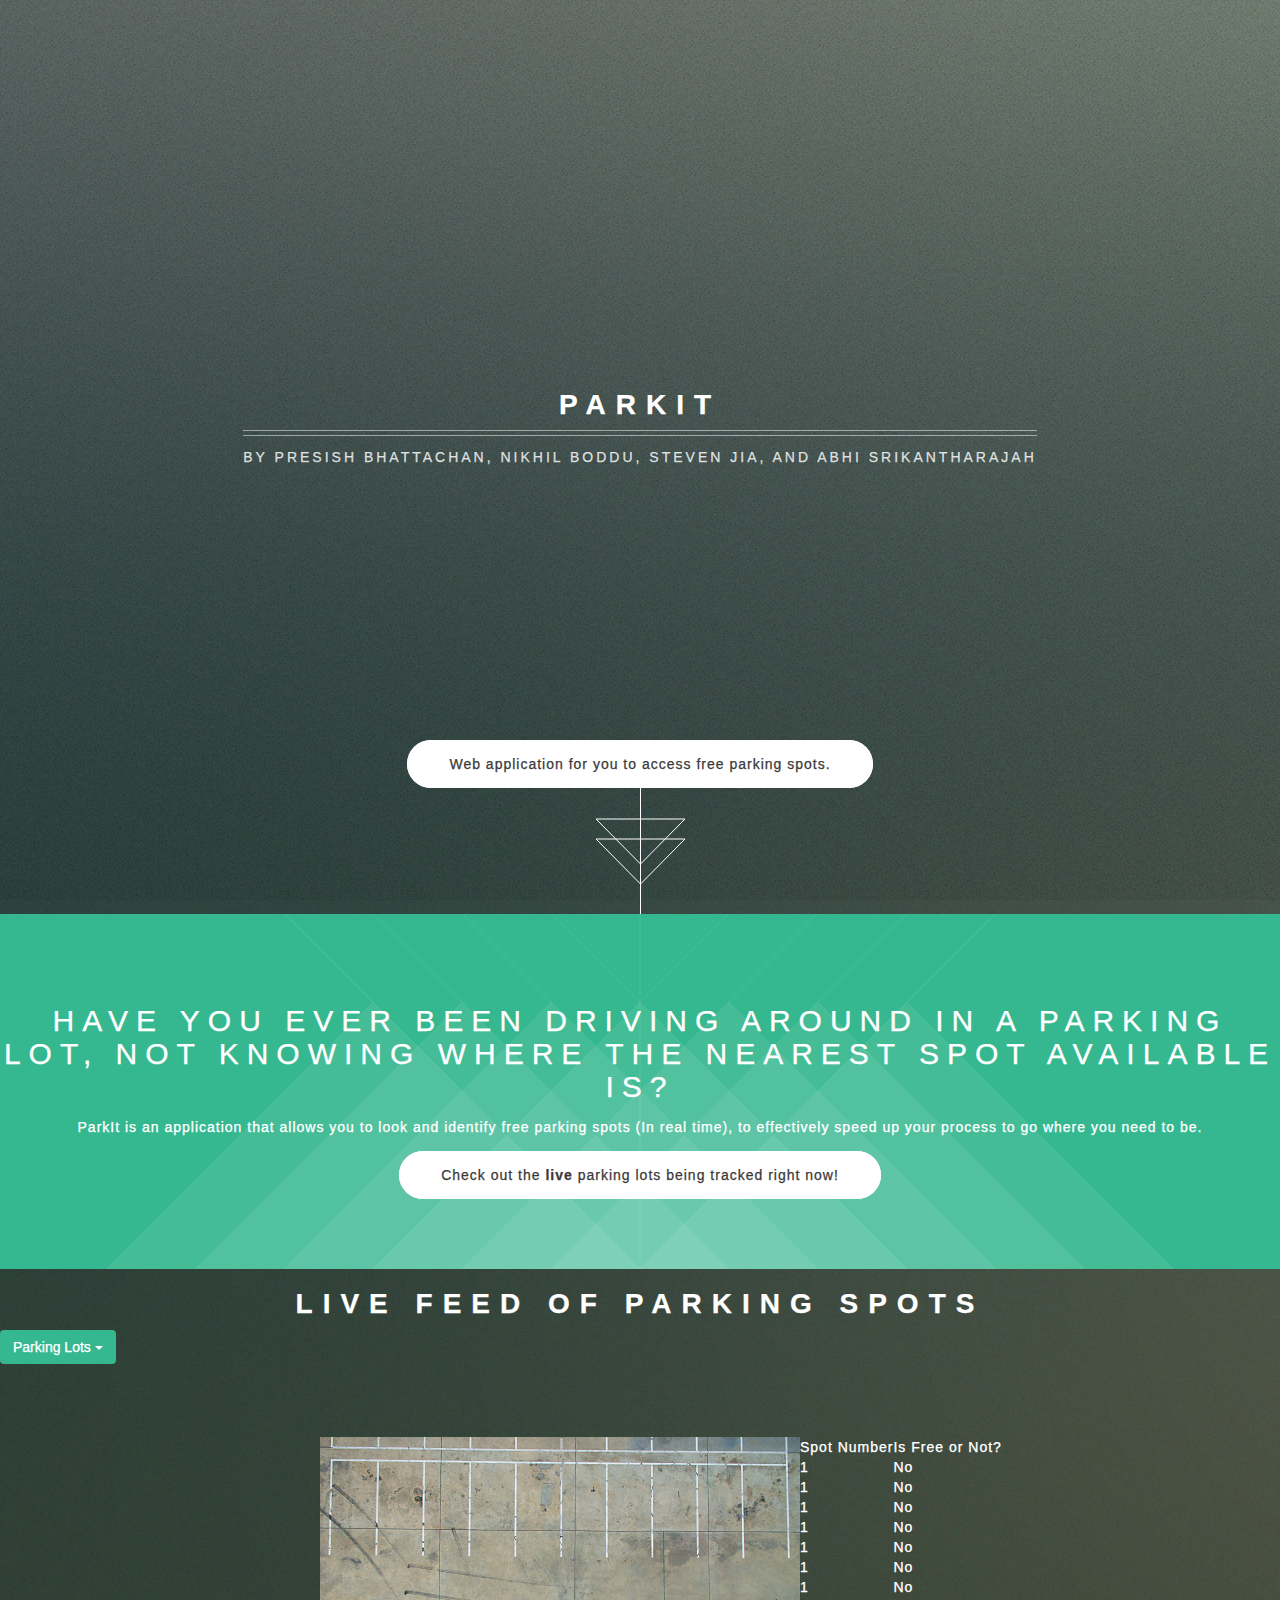
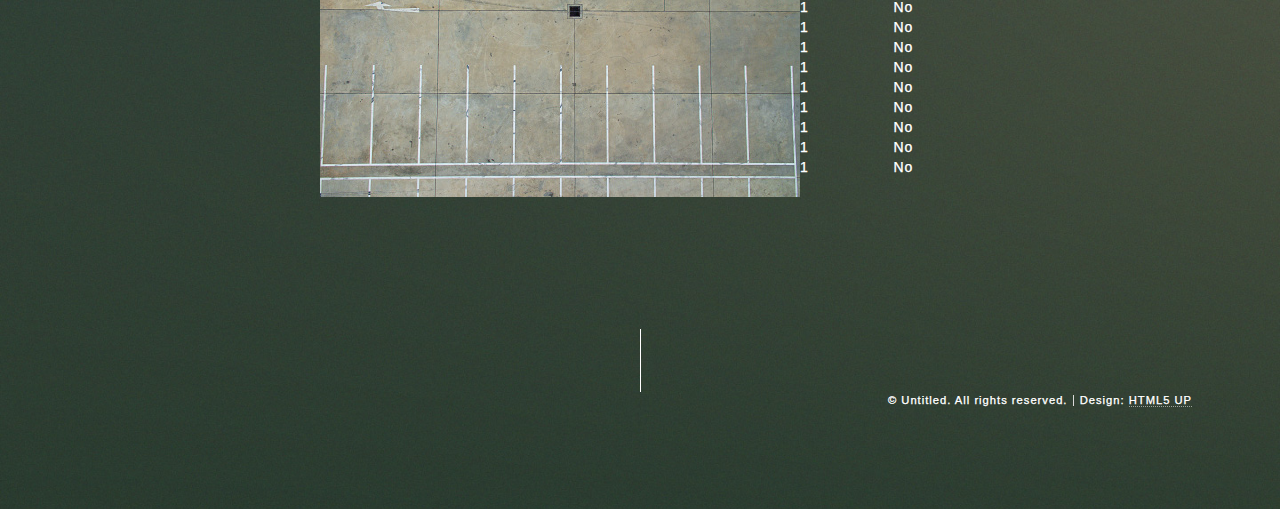
==== commit ef5217d8: "Changes with the front end" ====
--- a/Web/index.html
+++ b/Web/index.html
@@ -4,110 +4,136 @@
 	html5up.net | @ajlkn
 	Free for personal and commercial use under the CCA 3.0 license (html5up.net/license)
 -->
+
+
 <html>
 	<head>
-		<title>Overflow by HTML5 UP</title>
+		<title>ParkIt</title>
 		<meta charset="utf-8" />
 		<meta name="viewport" content="width=device-width, initial-scale=1" />
 		<!--[if lte IE 8]><script src="assets/js/ie/html5shiv.js"></script><![endif]-->
 		<link rel="stylesheet" href="assets/css/main.css" />
 		<!--[if lte IE 8]><link rel="stylesheet" href="assets/css/ie8.css" /><![endif]-->
+		<link rel="stylesheet" href="https://maxcdn.bootstrapcdn.com/bootstrap/3.3.7/css/bootstrap.min.css">
+		<!-- jQuery library -->
+		<script src="https://ajax.googleapis.com/ajax/libs/jquery/3.1.1/jquery.min.js"></script>
+		<!-- Latest compiled JavaScript -->
+		<script src="https://maxcdn.bootstrapcdn.com/bootstrap/3.3.7/js/bootstrap.min.js"></script>
 	</head>
 	<body>
 
 		<!-- Header -->
 			<section id="header">
 				<header>
-					<h1>Overflow</h1>
-					<p>By HTML5 UP</p>
+					<h1>ParkIt</h1>
+					<p>By Presish Bhattachan, Nikhil Boddu, Steven Jia, and Abhi Srikantharajah</p>
 				</header>
 				<footer>
-					<a href="#banner" class="button style2 scrolly-middle">Proceed as anticipated</a>
+					<a href="#banner" class="button style2 scrolly-middle">Web application for you to access free parking spots.</a>
 				</footer>
 			</section>
 
 		<!-- Banner -->
 			<section id="banner">
 				<header>
-					<h2>This is Overflow</h2>
+					<h2>Have you ever been driving around in a parking lot, not knowing where the nearest spot available is?</h2>
 				</header>
-				<p>A brand new site template designed by <a href="http://twitter.com/ajlkn">AJ</a> for <a href="http://html5up.net">HTML5 UP</a>.<br />
-				It’s fully responsive, built on <strong>skel</strong>, and of course entirely free<br />
-				under the <a href="http://html5up.net/license">Creative Commons license</a>.</p>
+				<p>ParkIt is an application that allows you to look and identify free parking spots (In real time), to effectively speed up your process to go where you need to be.</p>
 				<footer>
-					<a href="#first" class="button style2 scrolly">Act on this message</a>
+					<a href="#maps" class="button style2 scrolly-middle">Check out the <strong>live</strong> parking lots being tracked right now!</a>
 				</footer>
 			</section>
 
-		<!-- Feature 1 -->
-			<article id="first" class="container box style1 right">
-				<a href="#" class="image fit"><img src="images/pic01.jpg" alt="" /></a>
-				<div class="inner">
-					<header>
-						<h2>Lorem ipsum<br />
-						dolor sit amet</h2>
-					</header>
-					<p>Tortor faucibus ullamcorper nec tempus purus sed penatibus. Lacinia pellentesque eleifend vitae est elit tristique velit tempus etiam.</p>
-				</div>
-			</article>
-
 		<!-- Feature 2 -->
-			<article class="container box style1 left">
-				<a href="#" class="image fit"><img src="images/pic02.jpg" alt="" /></a>
-				<div class="inner">
-					<header>
-						<h2>Mollis posuere<br />
-						lectus lacus</h2>
-					</header>
-					<p>Rhoncus mattis egestas sed fusce sodales rutrum et etiam ullamcorper. Etiam egestas scelerisque ac duis magna lorem ipsum dolor.</p>
-				</div>
-			</article>
-
-		<!-- Portfolio -->
-			<article class="container box style2">
-				<header>
-					<h2>Magnis parturient</h2>
-					<p>Justo phasellus et aenean dignissim<br />
-					placerat cubilia purus lectus.</p>
-				</header>
-				<div class="inner gallery">
-					<div class="row 0%">
-						<div class="3u 12u(mobile)"><a href="images/fulls/01.jpg" class="image fit"><img src="images/thumbs/01.jpg" alt="" title="Ad infinitum" /></a></div>
-						<div class="3u 12u(mobile)"><a href="images/fulls/02.jpg" class="image fit"><img src="images/thumbs/02.jpg" alt="" title="Dressed in Clarity" /></a></div>
-						<div class="3u 12u(mobile)"><a href="images/fulls/03.jpg" class="image fit"><img src="images/thumbs/03.jpg" alt="" title="Raven" /></a></div>
-						<div class="3u 12u(mobile)"><a href="images/fulls/04.jpg" class="image fit"><img src="images/thumbs/04.jpg" alt="" title="I'll have a cup of Disneyland, please" /></a></div>
-					</div>
-					<div class="row 0%">
-						<div class="3u 12u(mobile)"><a href="images/fulls/05.jpg" class="image fit"><img src="images/thumbs/05.jpg" alt="" title="Cherish" /></a></div>
-						<div class="3u 12u(mobile)"><a href="images/fulls/06.jpg" class="image fit"><img src="images/thumbs/06.jpg" alt="" title="Different." /></a></div>
-						<div class="3u 12u(mobile)"><a href="images/fulls/07.jpg" class="image fit"><img src="images/thumbs/07.jpg" alt="" title="History was made here" /></a></div>
-						<div class="3u 12u(mobile)"><a href="images/fulls/08.jpg" class="image fit"><img src="images/thumbs/08.jpg" alt="" title="People come and go and walk away" /></a></div>
-					</div>
-				</div>
-			</article>
-
-		<!-- Contact -->
-			<article class="container box style3">
-				<header>
-					<h2>Nisl sed ultricies</h2>
-					<p>Diam dignissim lectus eu ornare volutpat orci.</p>
-				</header>
-				<form method="post" action="#">
-					<div class="row 50%">
-						<div class="6u 12u$(mobile)"><input type="text" class="text" name="name" placeholder="Name" /></div>
-						<div class="6u$ 12u$(mobile)"><input type="text" class="text" name="email" placeholder="Email" /></div>
-						<div class="12u$">
-							<textarea name="message" placeholder="Message"></textarea>
-						</div>
-						<div class="12u$">
-							<ul class="actions">
-								<li><input type="submit" value="Send Message" /></li>
-							</ul>
-						</div>
-					</div>
-				</form>
-			</article>
-
+		<section id = "maps">
+					<header>
+						<h1> Live feed of parking spots</h1>
+						<div class="dropdown">
+  							<button class="btn btn-secondary dropdown-toggle" type="button" data-toggle="dropdown">Parking Lots
+  							<span class="caret"></span></button>
+ 							<ul class="dropdown-menu">
+    							<li><a href="#">ParkingLot1</a></li>
+    							<li><a href="#">ParkingLot2</a></li>
+   								<li><a href="#">ParkingLot3</a></li>
+  							</ul>
+						 </div>
+					</header>
+					<div id = "header" style="margin-left:25%; top: -200px; width: 100%;">
+					<div style="float:left;"><img src="images/parking.jpg" /></div>
+					<div style="float:left;"> <table style="width:100%;" >
+					<tr>
+					<th> Spot Number </th>
+					<th> Is Free or Not? </th>
+						</tr>
+						<tr>
+						<th> 1 </th>
+						<th> No </th>
+						</tr>
+						<tr>
+						<th> 1 </th>
+						<th> No </th>
+						</tr>
+						<tr>
+						<th> 1 </th>
+						<th> No </th>
+						</tr>
+						<tr>
+						<th> 1 </th>
+						<th> No </th>
+						</tr>
+												<tr>
+						<th> 1 </th>
+						<th> No </th>
+						</tr>
+						<tr>
+						<th> 1 </th>
+						<th> No </th>
+						</tr>
+						<tr>
+						<th> 1 </th>
+						<th> No </th>
+						</tr>
+						<tr>
+						<th> 1 </th>
+						<th> No </th>
+						</tr>
+												<tr>
+						<th> 1 </th>
+						<th> No </th>
+						</tr>
+						<tr>
+						<th> 1 </th>
+						<th> No </th>
+						</tr>
+						<tr>
+						<th> 1 </th>
+						<th> No </th>
+						</tr>
+						<tr>
+						<th> 1 </th>
+						<th> No </th>
+						</tr>
+												<tr>
+						<th> 1 </th>
+						<th> No </th>
+						</tr>
+						<tr>
+						<th> 1 </th>
+						<th> No </th>
+						</tr>
+						<tr>
+						<th> 1 </th>
+						<th> No </th>
+						</tr>
+						<tr>
+						<th> 1 </th>
+						<th> No </th>
+						</tr>
+						</table>
+						</div>
+						</div>
+					 
+		</section>
 		<!-- Generic -->
 		<!--
 			<article class="container box style3">
@@ -266,14 +292,6 @@
 		-->
 
 		<section id="footer">
-			<ul class="icons">
-				<li><a href="#" class="icon fa-twitter"><span class="label">Twitter</span></a></li>
-				<li><a href="#" class="icon fa-facebook"><span class="label">Facebook</span></a></li>
-				<li><a href="#" class="icon fa-google-plus"><span class="label">Google+</span></a></li>
-				<li><a href="#" class="icon fa-pinterest"><span class="label">Pinterest</span></a></li>
-				<li><a href="#" class="icon fa-dribbble"><span class="label">Dribbble</span></a></li>
-				<li><a href="#" class="icon fa-linkedin"><span class="label">LinkedIn</span></a></li>
-			</ul>
 			<div class="copyright">
 				<ul class="menu">
 					<li>&copy; Untitled. All rights reserved.</li><li>Design: <a href="http://html5up.net">HTML5 UP</a></li>
--- a/Web/assets/css/main.css
+++ b/Web/assets/css/main.css
@@ -57,7 +57,15 @@
 	}
 
 /* Containers */
-
+	.overlay {
+    width: 100%;
+    height: 100%;
+    left: 0;
+    top: 0;
+    z-index: 10;
+    max-width: 1425px;
+    min-height: 705px;
+  	}
 	.container {
 		margin-left: auto;
 		margin-right: auto;
@@ -1802,15 +1810,8 @@
 				width: 50%;
 				height: 100%;
 				background: #152E33;
-				overflow: hidden;
-			}
-
-				.box.style1 .image img {
-					position: absolute;
-					top: 0;
-					height: 100%;
-					width: auto;
-				}
+				background-size: cover;
+			}
 
 			.box.style1 .inner > :last-child {
 				margin: 0;
@@ -1993,6 +1994,76 @@
 				margin-bottom: -33px;
 				background: url("images/arrow.svg") no-repeat;
 			}
+		#maps{
+				position: relative;
+				color: #fff;
+   				width: 100%;
+    			height: 100%;
+    			left: 0;
+    			top: 0;
+    			z-index: 10;
+    			max-width: 1425px;
+    			min-height: 640px;
+		}
+
+		#maps header {
+			padding: 0 0 4.5em 0;
+		}
+
+			#maps header h1 {
+				font-weight: 600;
+				font-size: 2em;
+				letter-spacing: 10px;
+				text-align: center;
+			}
+
+			#maps header p {
+				border-top: solid 1px rgba(255, 255, 255, 0.5);
+				color: rgba(255, 255, 255, 0.75);
+				text-shadow: 0 0 0.5px rgba(255, 255, 255, 0.1875);
+				font-size: 1em;
+				text-transform: uppercase;
+				letter-spacing: 3px;
+				padding: 0;
+				margin-top: 0.35em;
+			}
+
+				#maps header p:before {
+					content: '';
+					display: block;
+					border-top: solid 1px rgba(255, 255, 255, 0.5);
+					margin: 4px 0 0.8em 0;
+				}
+
+		#maps footer {
+			position: absolute;
+			bottom: 9em;
+			margin: 0;
+			width: 100%;
+		}
+
+			#maps footer:after {
+				content: '';
+				display: block;
+				position: absolute;
+				bottom: -9em;
+				left: 50%;
+				height: 9em;
+				border-left: solid 1px #fff;
+			}
+
+			#maps footer:before {
+				content: '';
+				display: block;
+				width: 90px;
+				height: 66px;
+				position: absolute;
+				left: 50%;
+				bottom: -4.5em;
+				margin-left: -45px;
+				margin-bottom: -33px;
+				background: url("images/arrow.svg") no-repeat;
+			}
 
 /* Banner */
 
@@ -2007,35 +2078,78 @@
 		background-size: 125% auto;
 	}
 
-		#banner .button {
+		#banner1 .button {
 			color: #35b882;
 			text-shadow: 0 0 0.5px rgba(53, 184, 130, 0.25);
 		}
 
-		#banner header {
+		#banner1 header {
 			margin: 0 0 2em 0;
 		}
 
-			#banner header h2 {
+			#banner1 header h2 {
 				font-weight: 400;
 				font-size: 1.75em;
 				letter-spacing: 8px;
 			}
 
-		#banner p {
+		#banner1 p {
 			margin: 0;
 		}
 
-		#banner footer {
+		#banner1 footer {
 			margin: 2em 0 0 0;
 		}
 
-		#banner a {
+		#banner1 a {
 			color: inherit;
 			border-bottom-color: rgba(255, 255, 255, 0.5);
 		}
 
-			#banner a:hover {
+			#banner1 a:hover {
+				border-bottom-color: rgba(255, 255, 255, 0);
+			}
+
+				#banner1 {
+		position: relative;
+		color: #fff;
+		text-shadow: 0 0 0.5px rgba(255, 255, 255, 0.25);
+		text-align: center;
+		background: #35b88f url("images/banner.svg") bottom center no-repeat;
+		padding: 5em 0 5em 0;
+		margin: 0;
+		background-size: 125% auto;
+	}
+
+		#banner1 .button {
+			color: #35b882;
+			text-shadow: 0 0 0.5px rgba(53, 184, 130, 0.25);
+		}
+
+		#banner1 header {
+			margin: 0 0 2em 0;
+		}
+
+			#banner1 header h2 {
+				font-weight: 400;
+				font-size: 1.75em;
+				letter-spacing: 8px;
+			}
+
+		#banner1 p {
+			margin: 0;
+		}
+
+		#banner1 footer {
+			margin: 2em 0 0 0;
+		}
+
+		#banner1 a {
+			color: inherit;
+			border-bottom-color: rgba(255, 255, 255, 0.5);
+		}
+
+			#banner1 a:hover {
 				border-bottom-color: rgba(255, 255, 255, 0);
 			}
 
@@ -2242,7 +2356,7 @@
 				background-size: auto, 175% auto;
 			}
 
-	}
+	} 
 
 /* Narrow */
 
@@ -2487,11 +2601,45 @@
 						background-size: 45px 33px;
 					}
 
+			#header1 {
+				padding: 6em 0 6em 0;
+			}
+
+				#header1 header {
+					padding-left: 2em;
+					padding-right: 2em;
+				}
+
+					#header1 header h1 {
+						font-size: 1.75em;
+						letter-spacing: 6px;
+					}
+
+				#header1 footer {
+					bottom: 4.5em;
+					padding: 0 2em 0 2em;
+				}
+
+					#header1 footer:after {
+						bottom: -4.5em;
+						left: 50%;
+						height: 4.5em;
+					}
+
+					#header1 footer:before {
+						width: 45px;
+						height: 33px;
+						bottom: -2.25em;
+						margin-left: -22.5px;
+						margin-bottom: -16.5px;
+						background-size: 45px 33px;
+					}
+
 		/* Banner */
 
 			#banner {
 				padding: 3em 2em 3em 2em;
-				background-size: auto 150%;
+				background-size: cover;
 			}
 
 				#banner header {
@@ -2530,4 +2678,6 @@
 				opacity: 0.5;
 			}
 
-	}+	}
+
+	.parallax-item{position:absolute;z-index:5;top:40px;left:400px;}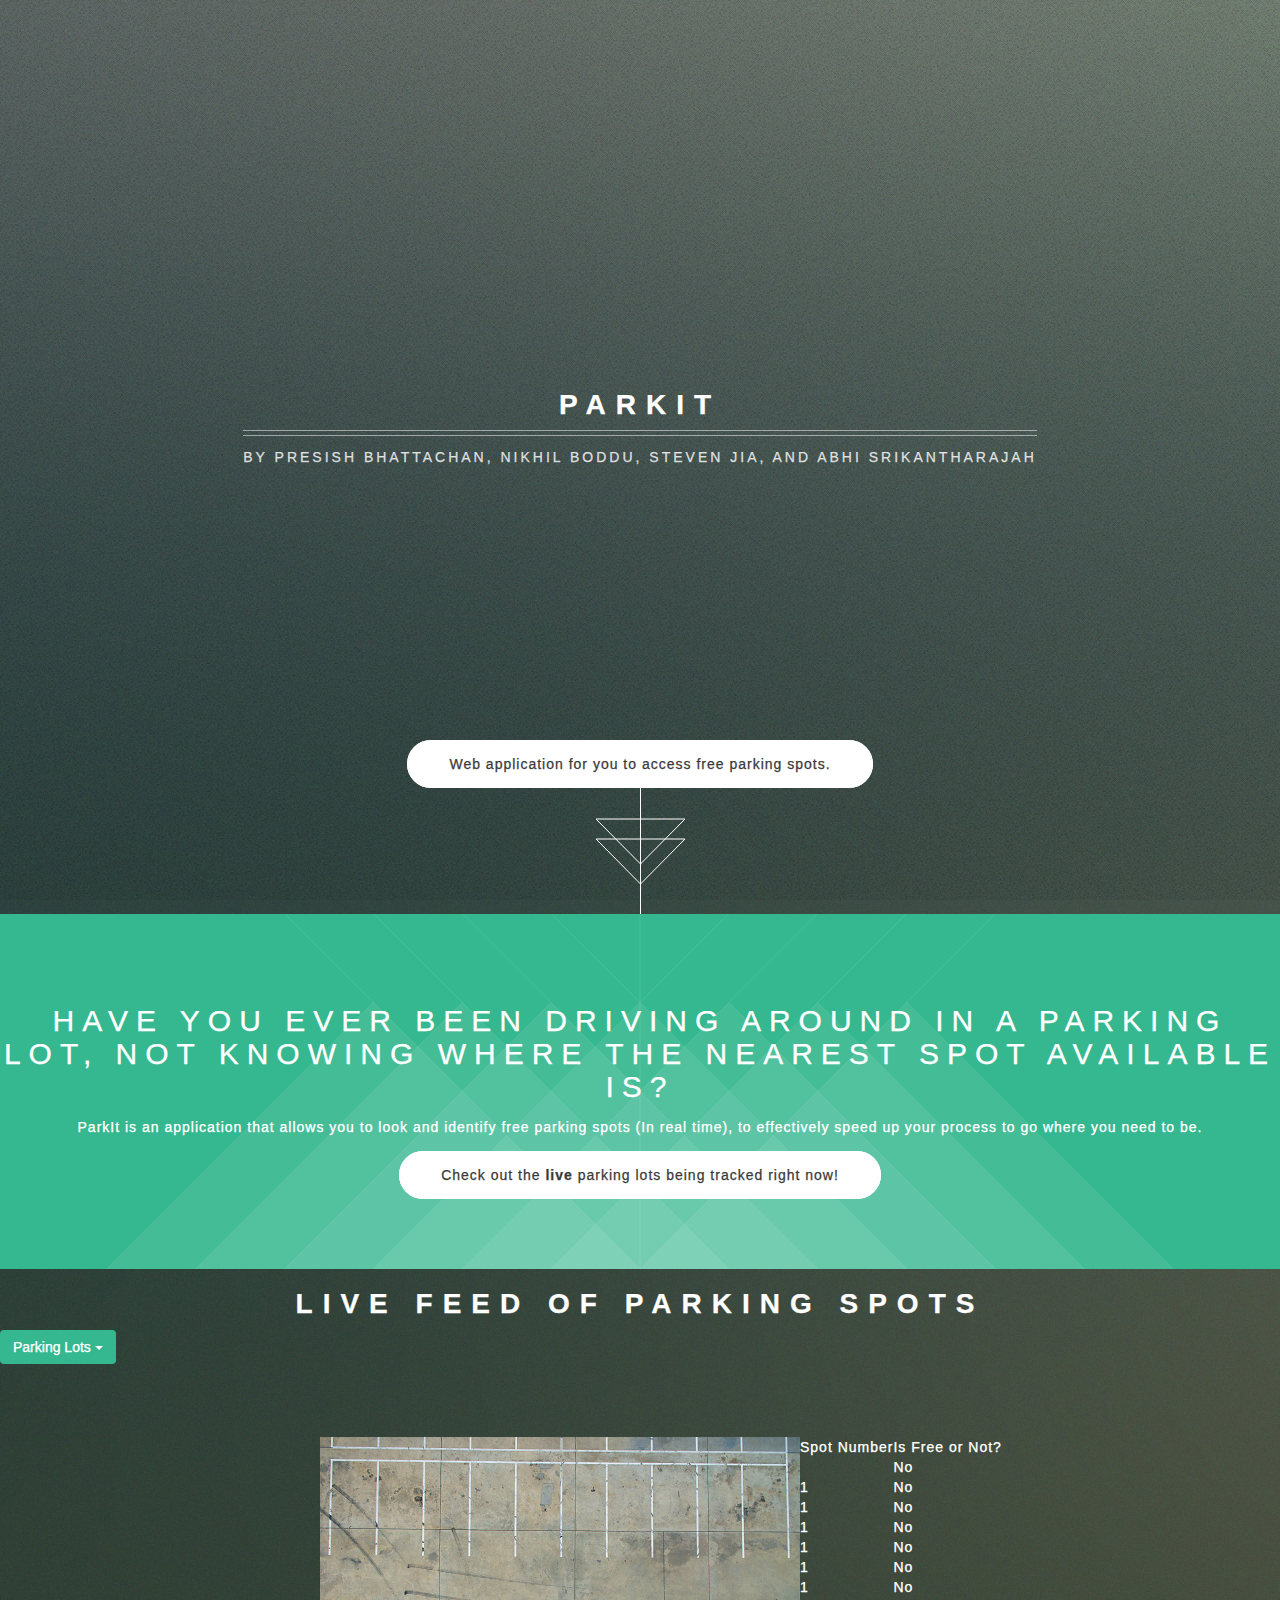
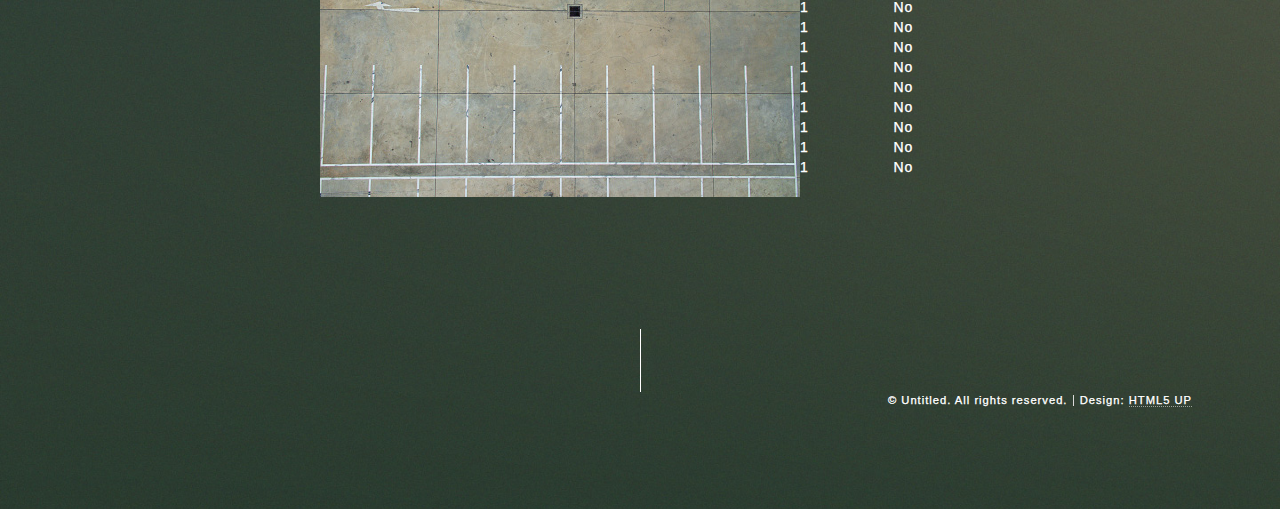
==== commit fb216798: "changes with the stuff" ====
--- a/Web/index.html
+++ b/Web/index.html
@@ -19,6 +19,12 @@
 		<script src="https://ajax.googleapis.com/ajax/libs/jquery/3.1.1/jquery.min.js"></script>
 		<!-- Latest compiled JavaScript -->
 		<script src="https://maxcdn.bootstrapcdn.com/bootstrap/3.3.7/js/bootstrap.min.js"></script>
+		<script type="text/javascript">
+
+$('.results').html('Hello World!');
+};
+
+</script>
 	</head>
 	<body>
 
@@ -66,7 +72,7 @@
 					<th> Is Free or Not? </th>
 						</tr>
 						<tr>
-						<th> 1 </th>
+						<th><div class="results"></div></th>
 						<th> No </th>
 						</tr>
 						<tr>
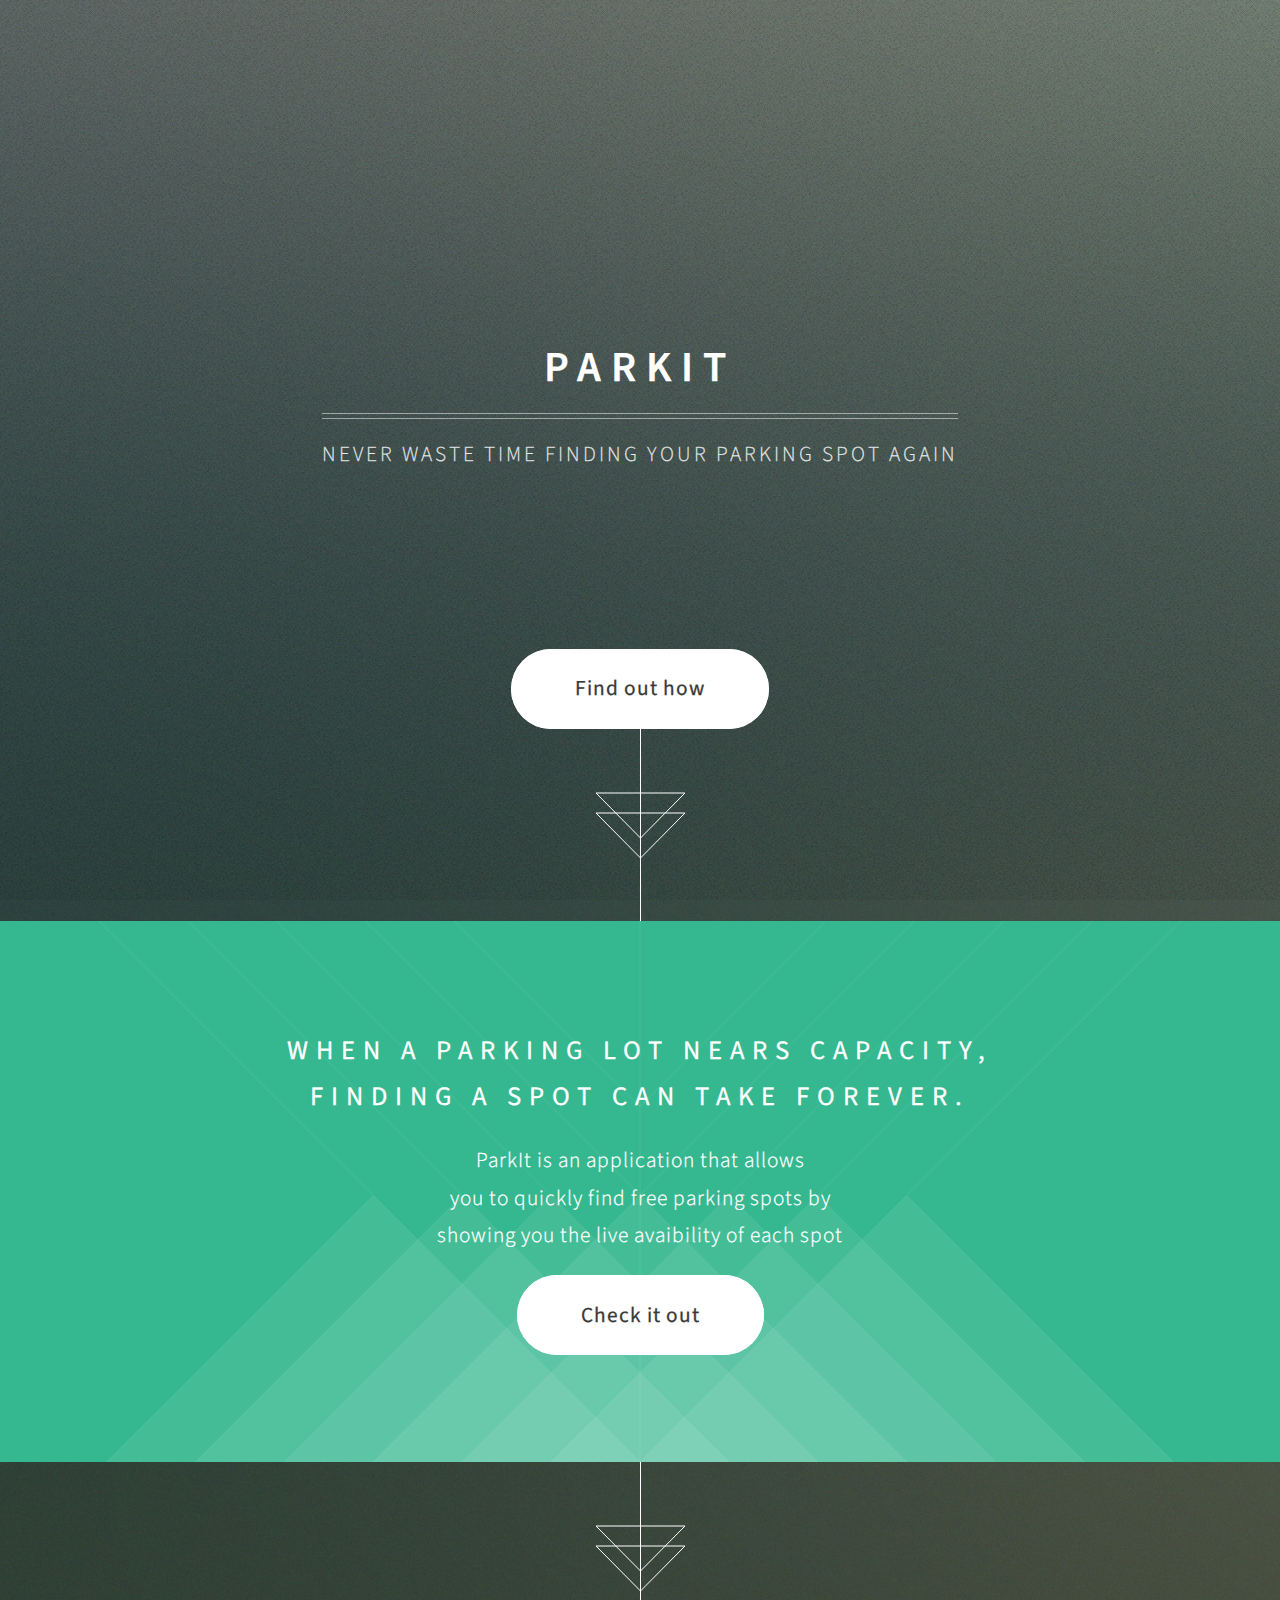
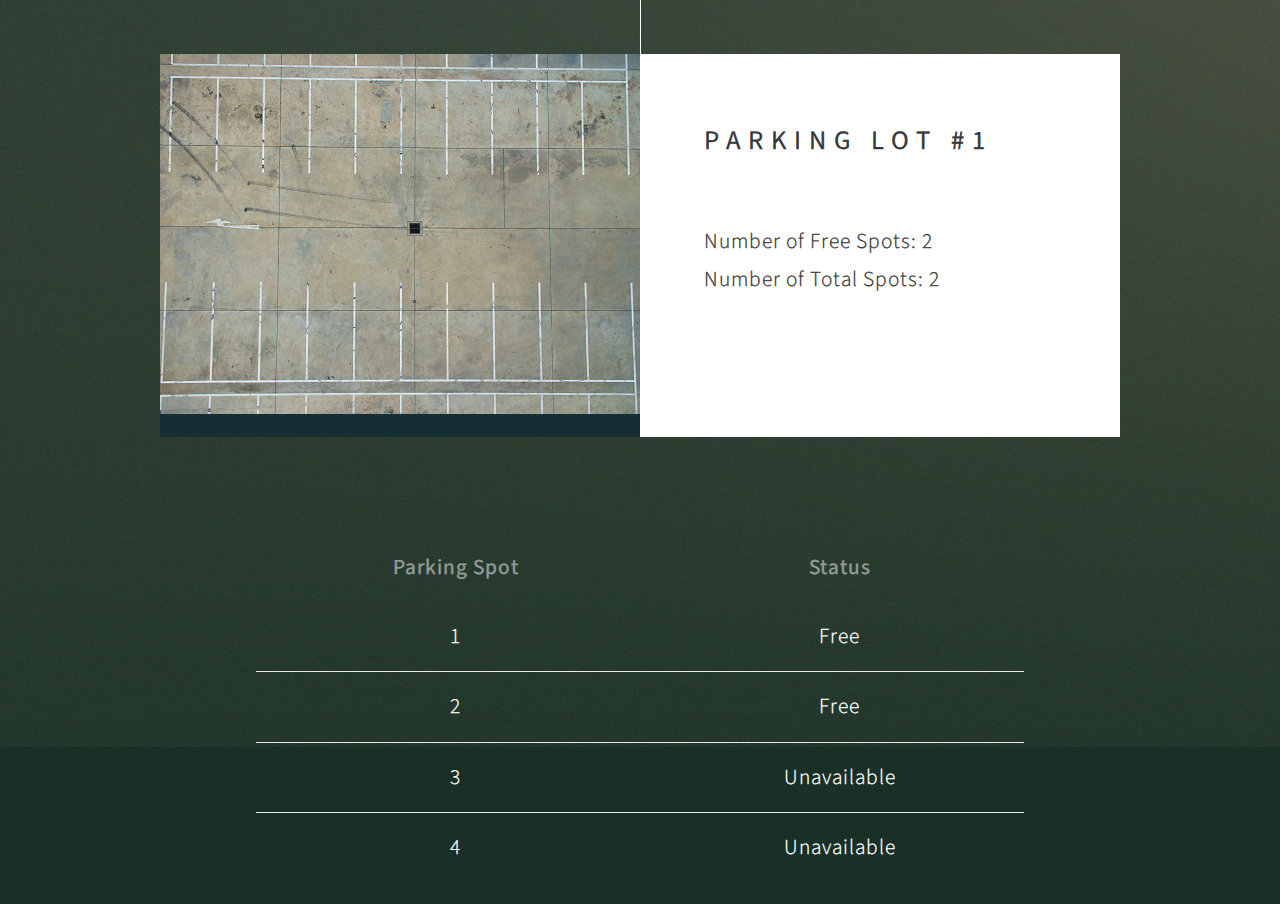
==== commit 80a0697c: "changed website UI again" ====
--- a/Web/index.html
+++ b/Web/index.html
@@ -11,14 +11,14 @@
 		<title>ParkIt</title>
 		<meta charset="utf-8" />
 		<meta name="viewport" content="width=device-width, initial-scale=1" />
-		<!--[if lte IE 8]><script src="assets/js/ie/html5shiv.js"></script><![endif]-->
+        <!--[if lte IE 8]><script src="assets/js/ie/html5shiv.js"></script><![endif]-->
 		<link rel="stylesheet" href="assets/css/main.css" />
-		<!--[if lte IE 8]><link rel="stylesheet" href="assets/css/ie8.css" /><![endif]-->
-		<link rel="stylesheet" href="https://maxcdn.bootstrapcdn.com/bootstrap/3.3.7/css/bootstrap.min.css">
+        <!--[if lte IE 8]><link rel="stylesheet" href="assets/css/ie8.css" /><![endif]-->
+        <!--<link rel="stylesheet" href="https://maxcdn.bootstrapcdn.com/bootstrap/3.3.7/css/bootstrap.min.css">-->
+        <!--<script src="https://maxcdn.bootstrapcdn.com/bootstrap/3.3.7/js/bootstrap.min.js"></script>-->
 		<!-- jQuery library -->
-		<script src="https://ajax.googleapis.com/ajax/libs/jquery/3.1.1/jquery.min.js"></script>
+        <!--<script src="https://ajax.googleapis.com/ajax/libs/jquery/3.1.1/jquery.min.js"></script>-->
 		<!-- Latest compiled JavaScript -->
-		<script src="https://maxcdn.bootstrapcdn.com/bootstrap/3.3.7/js/bootstrap.min.js"></script>
 		<script type="text/javascript">
 
 $('.results').html('Hello World!');
@@ -32,114 +32,69 @@
 			<section id="header">
 				<header>
 					<h1>ParkIt</h1>
-					<p>By Presish Bhattachan, Nikhil Boddu, Steven Jia, and Abhi Srikantharajah</p>
+					<p>Never waste time finding your parking spot again</p>
 				</header>
 				<footer>
-					<a href="#banner" class="button style2 scrolly-middle">Web application for you to access free parking spots.</a>
+					<a href="#banner" class="button style2 scrolly-middle">Find out how</a>
 				</footer>
 			</section>
 
 		<!-- Banner -->
 			<section id="banner">
 				<header>
-					<h2>Have you ever been driving around in a parking lot, not knowing where the nearest spot available is?</h2>
+					<h2>When a parking lot nears capacity, <br/> finding a spot can take forever.</h2>
 				</header>
-				<p>ParkIt is an application that allows you to look and identify free parking spots (In real time), to effectively speed up your process to go where you need to be.</p>
+				<p>ParkIt is an application that allows <br/> you to quickly find free parking spots by <br />
+                showing you the live avaibility of each spot</p>
 				<footer>
-					<a href="#maps" class="button style2 scrolly-middle">Check out the <strong>live</strong> parking lots being tracked right now!</a>
+					<a href="#first" class="button style2 scrolly-middle">Check it out</a>
 				</footer>
 			</section>
-
-		<!-- Feature 2 -->
-		<section id = "maps">
-					<header>
-						<h1> Live feed of parking spots</h1>
-						<div class="dropdown">
-  							<button class="btn btn-secondary dropdown-toggle" type="button" data-toggle="dropdown">Parking Lots
-  							<span class="caret"></span></button>
- 							<ul class="dropdown-menu">
-    							<li><a href="#">ParkingLot1</a></li>
-    							<li><a href="#">ParkingLot2</a></li>
-   								<li><a href="#">ParkingLot3</a></li>
-  							</ul>
-						 </div>
-					</header>
-					<div id = "header" style="margin-left:25%; top: -200px; width: 100%;">
-					<div style="float:left;"><img src="images/parking.jpg" /></div>
-					<div style="float:left;"> <table style="width:100%;" >
-					<tr>
-					<th> Spot Number </th>
-					<th> Is Free or Not? </th>
-						</tr>
-						<tr>
-						<th><div class="results"></div></th>
-						<th> No </th>
-						</tr>
-						<tr>
-						<th> 1 </th>
-						<th> No </th>
-						</tr>
-						<tr>
-						<th> 1 </th>
-						<th> No </th>
-						</tr>
-						<tr>
-						<th> 1 </th>
-						<th> No </th>
-						</tr>
-												<tr>
-						<th> 1 </th>
-						<th> No </th>
-						</tr>
-						<tr>
-						<th> 1 </th>
-						<th> No </th>
-						</tr>
-						<tr>
-						<th> 1 </th>
-						<th> No </th>
-						</tr>
-						<tr>
-						<th> 1 </th>
-						<th> No </th>
-						</tr>
-												<tr>
-						<th> 1 </th>
-						<th> No </th>
-						</tr>
-						<tr>
-						<th> 1 </th>
-						<th> No </th>
-						</tr>
-						<tr>
-						<th> 1 </th>
-						<th> No </th>
-						</tr>
-						<tr>
-						<th> 1 </th>
-						<th> No </th>
-						</tr>
-												<tr>
-						<th> 1 </th>
-						<th> No </th>
-						</tr>
-						<tr>
-						<th> 1 </th>
-						<th> No </th>
-						</tr>
-						<tr>
-						<th> 1 </th>
-						<th> No </th>
-						</tr>
-						<tr>
-						<th> 1 </th>
-						<th> No </th>
-						</tr>
+        
+        <!-- Feature 1 -->
+			<article id="first" class="container box style1 right">
+				<a class="image fit"><img src="images/parking.jpg"  /></a>
+				<div class="inner">
+					<header>
+						<h2>Parking Lot #1</h2>
+					</header>
+                    <p><br/>Number of Free Spots: 2<br/>
+                     Number of Total Spots: 2<br/><br/><br/></p>
+				</div>
+			</article>
+           
+            <section id="footer">
+					<div class="table-wrapper">
+						<table class="default">
+							<thead>
+								<tr>
+									<th align="center">Parking Spot</th>
+									<th align="center">Status</th>
+								</tr>
+							</thead>
+							<tbody>
+								<tr>
+									<td>1</td>
+									<td>Free</td>
+								</tr>
+								<tr>
+									<td>2</td>
+									<td>Free</td>
+								</tr>
+								<tr>
+									<td>3</td>
+									<td>Unavailable</td>
+								</tr>
+								<tr>
+									<td>4</td>
+									<td>Unavailable</td>
+								</tr>
+							</tbody>
 						</table>
-						</div>
-						</div>
-					 
-		</section>
+					</div>
+				</section>   
+              
+        
 		<!-- Generic -->
 		<!--
 			<article class="container box style3">
@@ -297,13 +252,6 @@
 			</article>
 		-->
 
-		<section id="footer">
-			<div class="copyright">
-				<ul class="menu">
-					<li>&copy; Untitled. All rights reserved.</li><li>Design: <a href="http://html5up.net">HTML5 UP</a></li>
-				</ul>
-			</div>
-		</section>
 
 		<!-- Scripts -->
 			<script src="assets/js/jquery.min.js"></script>
--- a/Web/assets/css/main.css
+++ b/Web/assets/css/main.css
@@ -1661,11 +1661,13 @@
 	}
 
 	table {
-		width: 100%;
+		width: 60%;
+        margin-left:auto;
+        margin-right:auto;
 	}
 
 		table.default {
-			width: 100%;
+			width: 60%;
 		}
 
 			table.default tbody tr {
@@ -1681,13 +1683,15 @@
 			}
 
 			table.default th {
-				text-align: left;
+				text-align: center;
 				font-weight: 400;
 				padding: 0.75em 1.25em 0.75em 1.25em;
 			}
 
 			table.default thead {
-				background: #f5f5f5;
+                text-emphasis-color: blue
+				background: #ffffff;
+                opacity: 0.5;
 			}
 
 /* Button */
@@ -2164,7 +2168,7 @@
 	}
 
 		#footer:after {
-			content: '';
+/*			content: '';*/
 			display: block;
 			position: absolute;
 			top: -4.5em;
